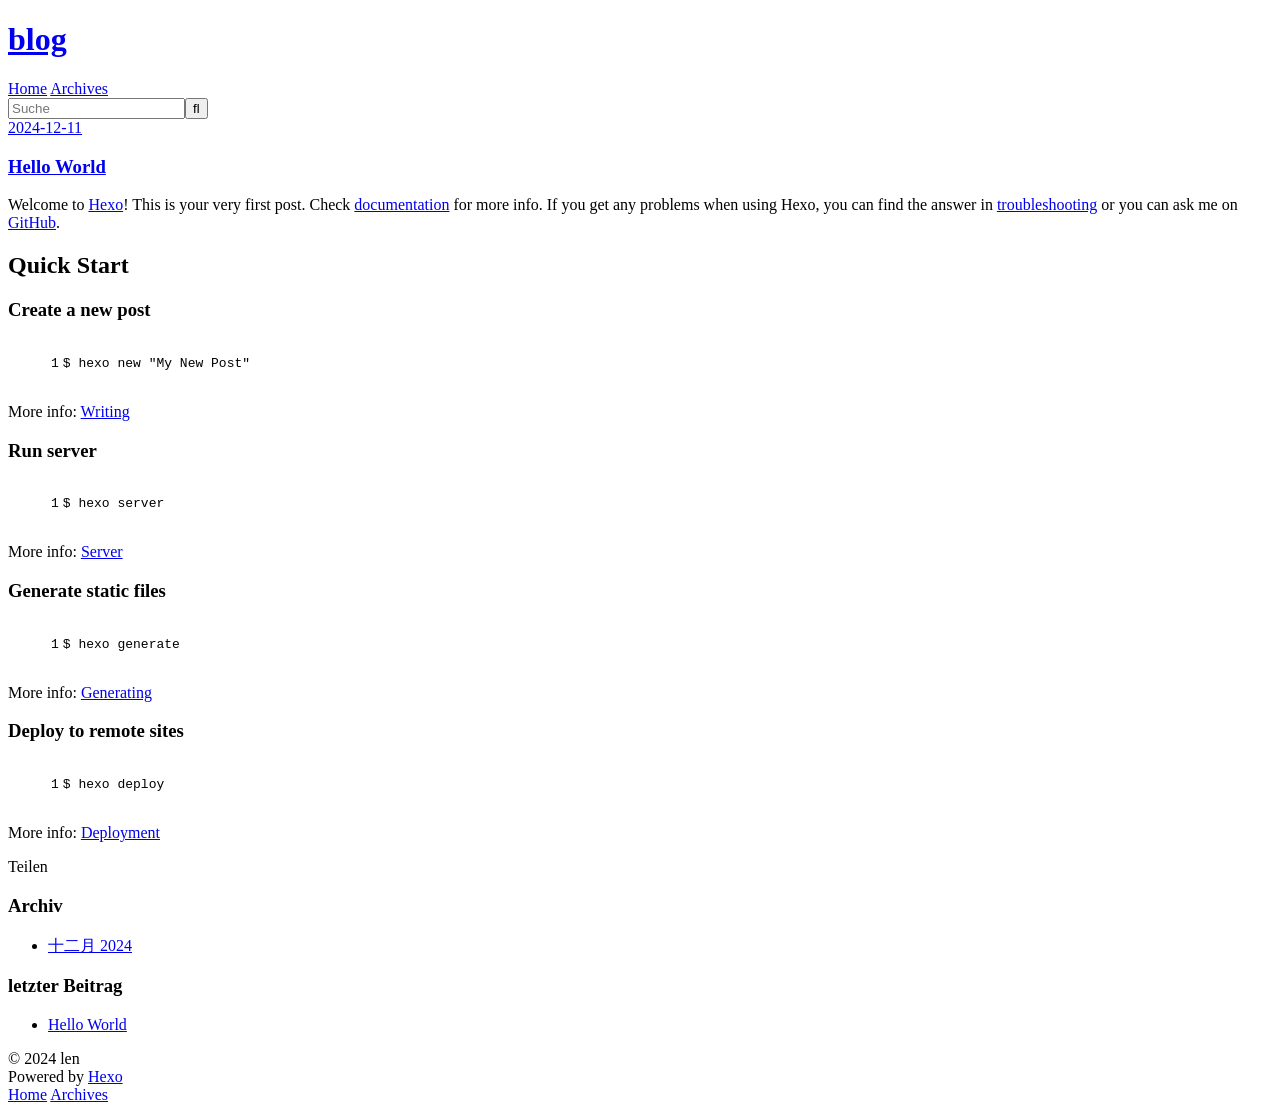
==== index.html @ f368e85f "Site updated: 2024-12-11 15:34:55" ====
<!DOCTYPE html>
<html>
<head>
  <meta charset="utf-8">
  
  
  <title>blog</title>
  <meta name="viewport" content="width=device-width, initial-scale=1, shrink-to-fit=no">
  <meta property="og:type" content="website">
<meta property="og:title" content="blog">
<meta property="og:url" content="https://sdise.github.io/index.html">
<meta property="og:site_name" content="blog">
<meta property="og:locale" content="zh_CN">
<meta property="article:author" content="len">
<meta name="twitter:card" content="summary">
  
    <link rel="alternate" href="/atom.xml" title="blog" type="application/atom+xml">
  
  
    <link rel="shortcut icon" href="/favicon.png">
  
  
  
<link rel="stylesheet" href="/css/style.css">

  
    
<link rel="stylesheet" href="/fancybox/jquery.fancybox.min.css">

  
  
<meta name="generator" content="Hexo 7.3.0"></head>

<body>
  <div id="container">
    <div id="wrap">
      <header id="header">
  <div id="banner"></div>
  <div id="header-outer" class="outer">
    <div id="header-title" class="inner">
      <h1 id="logo-wrap">
        <a href="/" id="logo">blog</a>
      </h1>
      
    </div>
    <div id="header-inner" class="inner">
      <nav id="main-nav">
        <a id="main-nav-toggle" class="nav-icon"><span class="fa fa-bars"></span></a>
        
          <a class="main-nav-link" href="/">Home</a>
        
          <a class="main-nav-link" href="/archives">Archives</a>
        
      </nav>
      <nav id="sub-nav">
        
        
          <a class="nav-icon" href="/atom.xml" title="RSS Feed"><span class="fa fa-rss"></span></a>
        
        <a class="nav-icon nav-search-btn" title="Suche"><span class="fa fa-search"></span></a>
      </nav>
      <div id="search-form-wrap">
        <form action="//google.com/search" method="get" accept-charset="UTF-8" class="search-form"><input type="search" name="q" class="search-form-input" placeholder="Suche"><button type="submit" class="search-form-submit">&#xF002;</button><input type="hidden" name="sitesearch" value="https://sdise.github.io"></form>
      </div>
    </div>
  </div>
</header>

      <div class="outer">
        <section id="main">
  
    <article id="post-hello-world" class="h-entry article article-type-post" itemprop="blogPost" itemscope itemtype="https://schema.org/BlogPosting">
  <div class="article-meta">
    <a href="/2024/12/11/hello-world/" class="article-date">
  <time class="dt-published" datetime="2024-12-11T06:37:10.023Z" itemprop="datePublished">2024-12-11</time>
</a>
    
  </div>
  <div class="article-inner">
    
    
      <header class="article-header">
        
  
    <h1 itemprop="name">
      <a class="p-name article-title" href="/2024/12/11/hello-world/">Hello World</a>
    </h1>
  

      </header>
    
    <div class="e-content article-entry" itemprop="articleBody">
      
        <p>Welcome to <a target="_blank" rel="noopener" href="https://hexo.io/">Hexo</a>! This is your very first post. Check <a target="_blank" rel="noopener" href="https://hexo.io/docs/">documentation</a> for more info. If you get any problems when using Hexo, you can find the answer in <a target="_blank" rel="noopener" href="https://hexo.io/docs/troubleshooting.html">troubleshooting</a> or you can ask me on <a target="_blank" rel="noopener" href="https://github.com/hexojs/hexo/issues">GitHub</a>.</p>
<h2 id="Quick-Start"><a href="#Quick-Start" class="headerlink" title="Quick Start"></a>Quick Start</h2><h3 id="Create-a-new-post"><a href="#Create-a-new-post" class="headerlink" title="Create a new post"></a>Create a new post</h3><figure class="highlight bash"><table><tr><td class="gutter"><pre><span class="line">1</span><br></pre></td><td class="code"><pre><span class="line">$ hexo new <span class="string">&quot;My New Post&quot;</span></span><br></pre></td></tr></table></figure>

<p>More info: <a target="_blank" rel="noopener" href="https://hexo.io/docs/writing.html">Writing</a></p>
<h3 id="Run-server"><a href="#Run-server" class="headerlink" title="Run server"></a>Run server</h3><figure class="highlight bash"><table><tr><td class="gutter"><pre><span class="line">1</span><br></pre></td><td class="code"><pre><span class="line">$ hexo server</span><br></pre></td></tr></table></figure>

<p>More info: <a target="_blank" rel="noopener" href="https://hexo.io/docs/server.html">Server</a></p>
<h3 id="Generate-static-files"><a href="#Generate-static-files" class="headerlink" title="Generate static files"></a>Generate static files</h3><figure class="highlight bash"><table><tr><td class="gutter"><pre><span class="line">1</span><br></pre></td><td class="code"><pre><span class="line">$ hexo generate</span><br></pre></td></tr></table></figure>

<p>More info: <a target="_blank" rel="noopener" href="https://hexo.io/docs/generating.html">Generating</a></p>
<h3 id="Deploy-to-remote-sites"><a href="#Deploy-to-remote-sites" class="headerlink" title="Deploy to remote sites"></a>Deploy to remote sites</h3><figure class="highlight bash"><table><tr><td class="gutter"><pre><span class="line">1</span><br></pre></td><td class="code"><pre><span class="line">$ hexo deploy</span><br></pre></td></tr></table></figure>

<p>More info: <a target="_blank" rel="noopener" href="https://hexo.io/docs/one-command-deployment.html">Deployment</a></p>

      
    </div>
    <footer class="article-footer">
      <a data-url="https://sdise.github.io/2024/12/11/hello-world/" data-id="cm4jj4rpz0000h5s6dlqy0s8e" data-title="Hello World" class="article-share-link"><span class="fa fa-share">Teilen</span></a>
      
      
      
    </footer>
  </div>
  
</article>



  


</section>
        
          <aside id="sidebar">
  
    

  
    

  
    
  
    
  <div class="widget-wrap">
    <h3 class="widget-title">Archiv</h3>
    <div class="widget">
      <ul class="archive-list"><li class="archive-list-item"><a class="archive-list-link" href="/archives/2024/12/">十二月 2024</a></li></ul>
    </div>
  </div>


  
    
  <div class="widget-wrap">
    <h3 class="widget-title">letzter Beitrag</h3>
    <div class="widget">
      <ul>
        
          <li>
            <a href="/2024/12/11/hello-world/">Hello World</a>
          </li>
        
      </ul>
    </div>
  </div>

  
</aside>
        
      </div>
      <footer id="footer">
  
  <div class="outer">
    <div id="footer-info" class="inner">
      
      &copy; 2024 len<br>
      Powered by <a href="https://hexo.io/" target="_blank">Hexo</a>
    </div>
  </div>
</footer>

    </div>
    <nav id="mobile-nav">
  
    <a href="/" class="mobile-nav-link">Home</a>
  
    <a href="/archives" class="mobile-nav-link">Archives</a>
  
</nav>
    


<script src="/js/jquery-3.6.4.min.js"></script>



  
<script src="/fancybox/jquery.fancybox.min.js"></script>




<script src="/js/script.js"></script>





  </div>
</body>
</html>
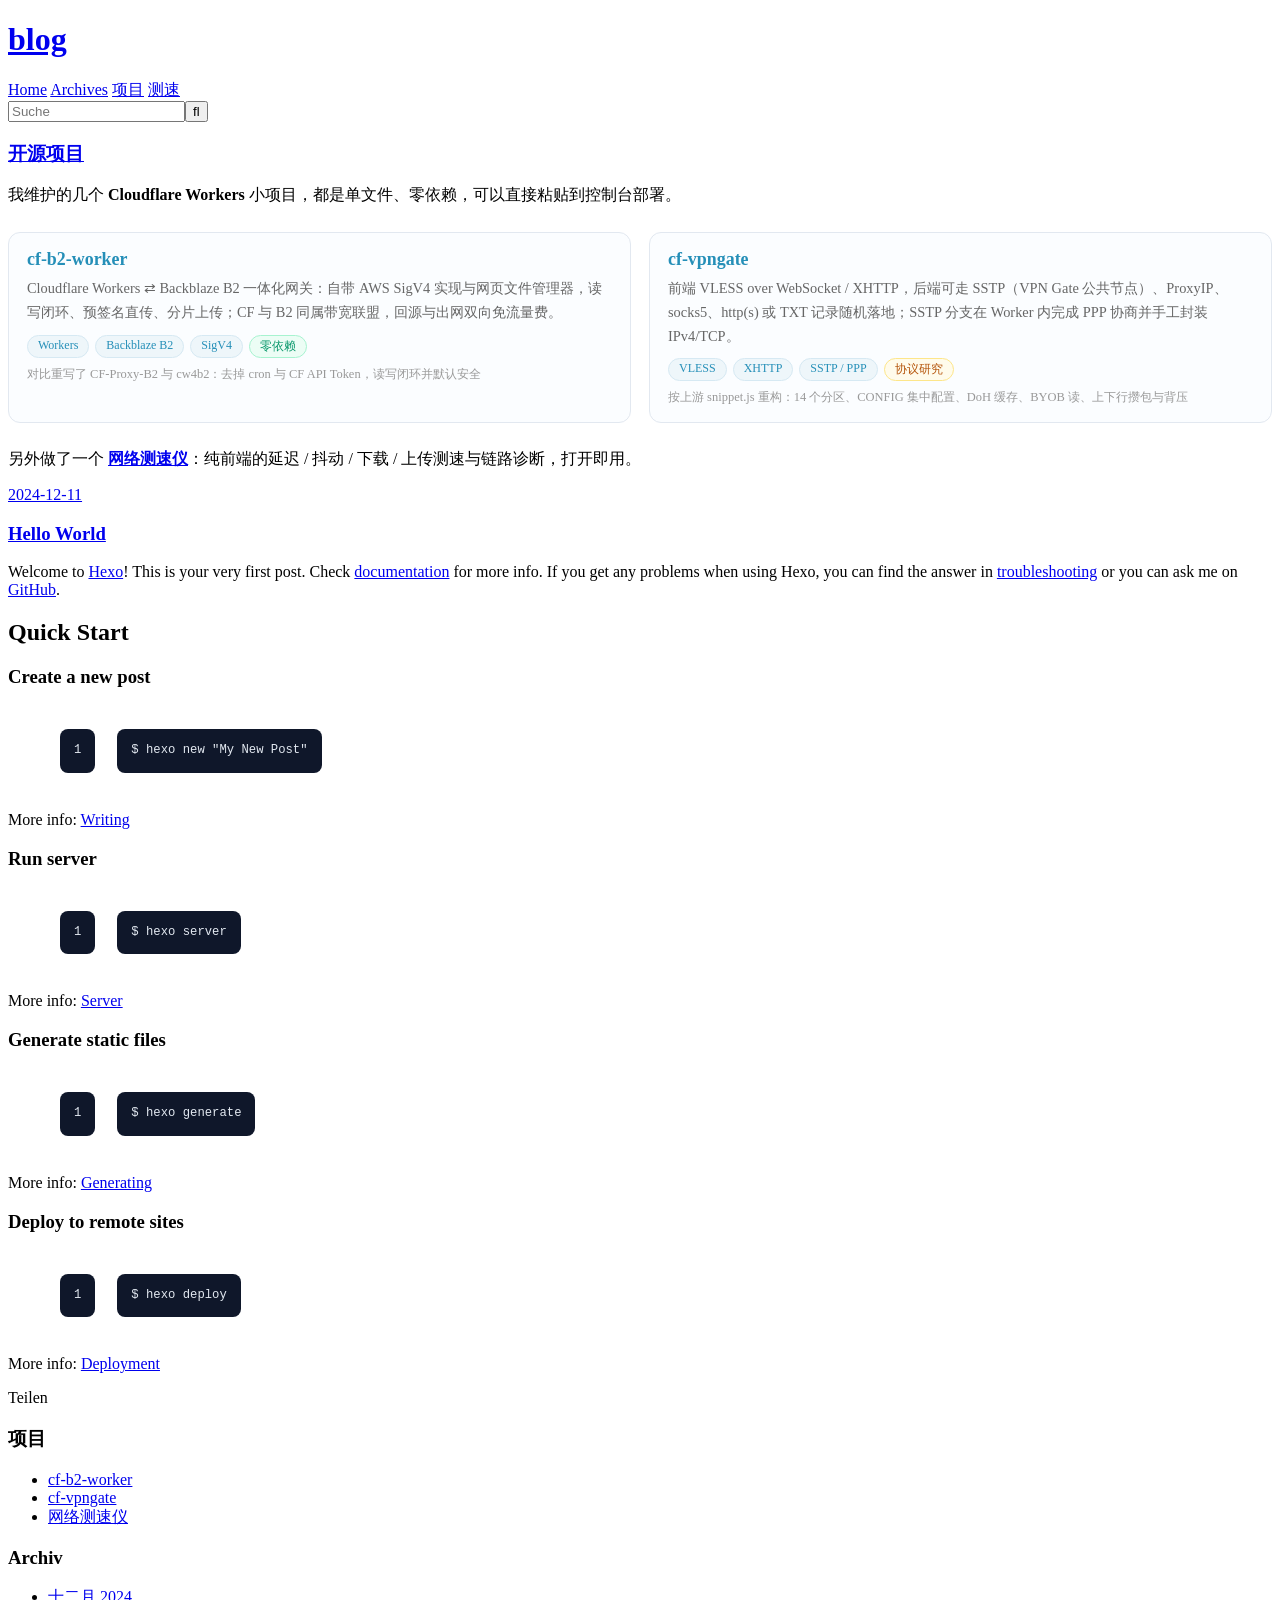
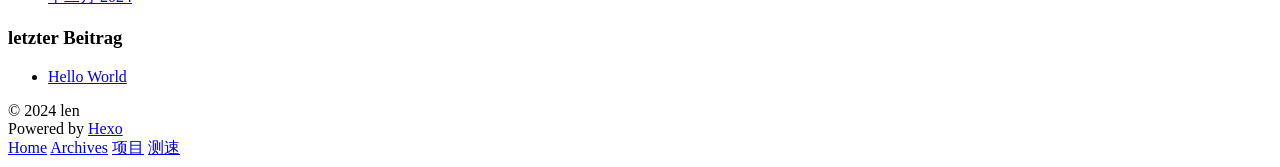
==== commit 64978e59: "feat: 新增 cf-b2-worker / cf-vpngate 项目介绍页，重写测速页 - 首页与项目列表页加入两个仓库的介绍卡片、导航与侧栏入口 - 新增 projects/ 下两个项目详情页" ====
--- a/index.html
+++ b/index.html
@@ -22,6 +22,10 @@
   
   
 <link rel="stylesheet" href="/css/style.css">
+
+  
+    
+<link rel="stylesheet" href="/css/projects.css">
 
   
     
@@ -51,6 +55,10 @@
         
           <a class="main-nav-link" href="/archives">Archives</a>
         
+          <a class="main-nav-link" href="/projects/">项目</a>
+        
+          <a class="main-nav-link" href="/speed.html">测速</a>
+        
       </nav>
       <nav id="sub-nav">
         
@@ -69,6 +77,46 @@
       <div class="outer">
         <section id="main">
   
+    <article id="page-projects" class="article article-type-page">
+  <div class="article-inner">
+    <header class="article-header">
+      <h1 class="article-title"><a href="/projects/">开源项目</a></h1>
+    </header>
+    <div class="article-entry">
+      <p>我维护的几个 <strong>Cloudflare Workers</strong> 小项目，都是单文件、零依赖，可以直接粘贴到控制台部署。</p>
+
+      <div class="proj-grid">
+        <div class="proj-card">
+          <h3><a href="/projects/cf-b2-worker/">cf-b2-worker</a></h3>
+          <p>Cloudflare Workers ⇄ Backblaze B2 一体化网关：自带 AWS SigV4 实现与网页文件管理器，读写闭环、预签名直传、分片上传；CF 与 B2 同属带宽联盟，回源与出网双向免流量费。</p>
+          <div class="tag-row">
+            <span class="tag">Workers</span>
+            <span class="tag">Backblaze B2</span>
+            <span class="tag">SigV4</span>
+            <span class="tag green">零依赖</span>
+          </div>
+          <div class="proj-meta">对比重写了 CF-Proxy-B2 与 cw4b2：去掉 cron 与 CF API Token，读写闭环并默认安全</div>
+        </div>
+
+        <div class="proj-card">
+          <h3><a href="/projects/cf-vpngate/">cf-vpngate</a></h3>
+          <p>前端 VLESS over WebSocket / XHTTP，后端可走 SSTP（VPN Gate 公共节点）、ProxyIP、socks5、http(s) 或 TXT 记录随机落地；SSTP 分支在 Worker 内完成 PPP 协商并手工封装 IPv4/TCP。</p>
+          <div class="tag-row">
+            <span class="tag">VLESS</span>
+            <span class="tag">XHTTP</span>
+            <span class="tag">SSTP / PPP</span>
+            <span class="tag amber">协议研究</span>
+          </div>
+          <div class="proj-meta">按上游 snippet.js 重构：14 个分区、CONFIG 集中配置、DoH 缓存、BYOB 读、上下行攒包与背压</div>
+        </div>
+      </div>
+
+      <p>另外做了一个 <a href="/speed.html"><strong>网络测速仪</strong></a>：纯前端的延迟 / 抖动 / 下载 / 上传测速与链路诊断，打开即用。</p>
+    </div>
+  </div>
+</article>
+
+  
     <article id="post-hello-world" class="h-entry article article-type-post" itemprop="blogPost" itemscope itemtype="https://schema.org/BlogPosting">
   <div class="article-meta">
     <a href="/2024/12/11/hello-world/" class="article-date">
@@ -136,6 +184,19 @@
   
     
   <div class="widget-wrap">
+    <h3 class="widget-title">项目</h3>
+    <div class="widget">
+      <ul>
+        <li><a href="/projects/cf-b2-worker/">cf-b2-worker</a></li>
+        <li><a href="/projects/cf-vpngate/">cf-vpngate</a></li>
+        <li><a href="/speed.html">网络测速仪</a></li>
+      </ul>
+    </div>
+  </div>
+
+  
+    
+  <div class="widget-wrap">
     <h3 class="widget-title">Archiv</h3>
     <div class="widget">
       <ul class="archive-list"><li class="archive-list-item"><a class="archive-list-link" href="/archives/2024/12/">十二月 2024</a></li></ul>
@@ -180,6 +241,10 @@
   
     <a href="/archives" class="mobile-nav-link">Archives</a>
   
+    <a href="/projects/" class="mobile-nav-link">项目</a>
+  
+    <a href="/speed.html" class="mobile-nav-link">测速</a>
+  
 </nav>
     
 
--- a/css/projects.css
+++ b/css/projects.css
@@ -0,0 +1,93 @@
+/* ===== 项目介绍页补充样式（叠加在主题 style.css 之上） ===== */
+
+.proj-grid {
+  display: grid;
+  grid-template-columns: repeat(auto-fit, minmax(280px, 1fr));
+  gap: 18px;
+  margin: 1.6em 0;
+}
+.proj-card {
+  border: 1px solid #e2e8f0;
+  border-radius: 12px;
+  padding: 16px 18px;
+  background: #fbfdff;
+  transition: .2s;
+}
+.proj-card:hover {
+  border-color: #258fb8;
+  box-shadow: 0 8px 20px -10px rgba(0, 0, 0, .2);
+  transform: translateY(-2px);
+}
+.proj-card h3 { margin: 0 0 4px; font-size: 1.12em; }
+.proj-card h3 a { color: #258fb8; text-decoration: none; }
+.proj-card h3 a:hover { text-decoration: underline; }
+.proj-card p { margin: .5em 0; font-size: .9em; color: #666; line-height: 1.65; }
+.proj-meta { font-size: .78em; color: #999; margin-top: 8px; }
+
+.tag-row { display: flex; flex-wrap: wrap; gap: 6px; margin-top: 10px; }
+.tag {
+  background: #eef6fa;
+  color: #258fb8;
+  border: 1px solid #d6e9f3;
+  border-radius: 999px;
+  padding: 2px 10px;
+  font-size: .75em;
+  white-space: nowrap;
+}
+.tag.gray { background: #f1f5f9; color: #64748b; border-color: #e2e8f0; }
+.tag.green { background: #ecfdf5; color: #059669; border-color: #a7f3d0; }
+.tag.amber { background: #fffbeb; color: #b45309; border-color: #fde68a; }
+
+.article-entry pre {
+  background: #0f172a;
+  color: #e2e8f0;
+  border-radius: 8px;
+  padding: 12px 14px;
+  overflow-x: auto;
+  font-size: .85em;
+  line-height: 1.6;
+  font-family: "Cascadia Code", "Fira Code", Consolas, monospace;
+}
+.article-entry code {
+  background: #f1f5f9;
+  border-radius: 4px;
+  padding: 1px 5px;
+  font-size: .88em;
+}
+.article-entry pre code { background: none; padding: 0; color: inherit; }
+.article-entry table { font-size: .9em; }
+.article-entry td, .article-entry th { padding: 8px 10px; }
+
+.callout {
+  border-left: 4px solid #f59e0b;
+  background: #fff8ec;
+  border-radius: 0 8px 8px 0;
+  padding: 10px 16px;
+  margin: 1.4em 0;
+  font-size: .92em;
+}
+.callout.info { border-left-color: #258fb8; background: #eff8fc; }
+.callout p { margin: .4em 0; }
+
+.btn-link {
+  display: inline-block;
+  background: #258fb8;
+  color: #fff;
+  border-radius: 999px;
+  padding: 8px 22px;
+  text-decoration: none;
+  font-size: .9em;
+  margin: .4em .6em .4em 0;
+}
+.btn-link:hover { background: #1b7ba0; }
+.btn-link.ghost { background: transparent; color: #258fb8; border: 1px solid #258fb8; }
+.btn-link.ghost:hover { background: #eff8fc; }
+
+@media (prefers-color-scheme: dark) {
+  .proj-card { background: #151d2b; border-color: #243044; }
+  .proj-card p { color: #9aa8bd; }
+  .proj-meta { color: #7b8aa0; }
+  .article-entry code { background: #1b2536; color: #cbd5e1; }
+  .callout { background: #2a2418; }
+  .callout.info { background: #16232e; }
+}
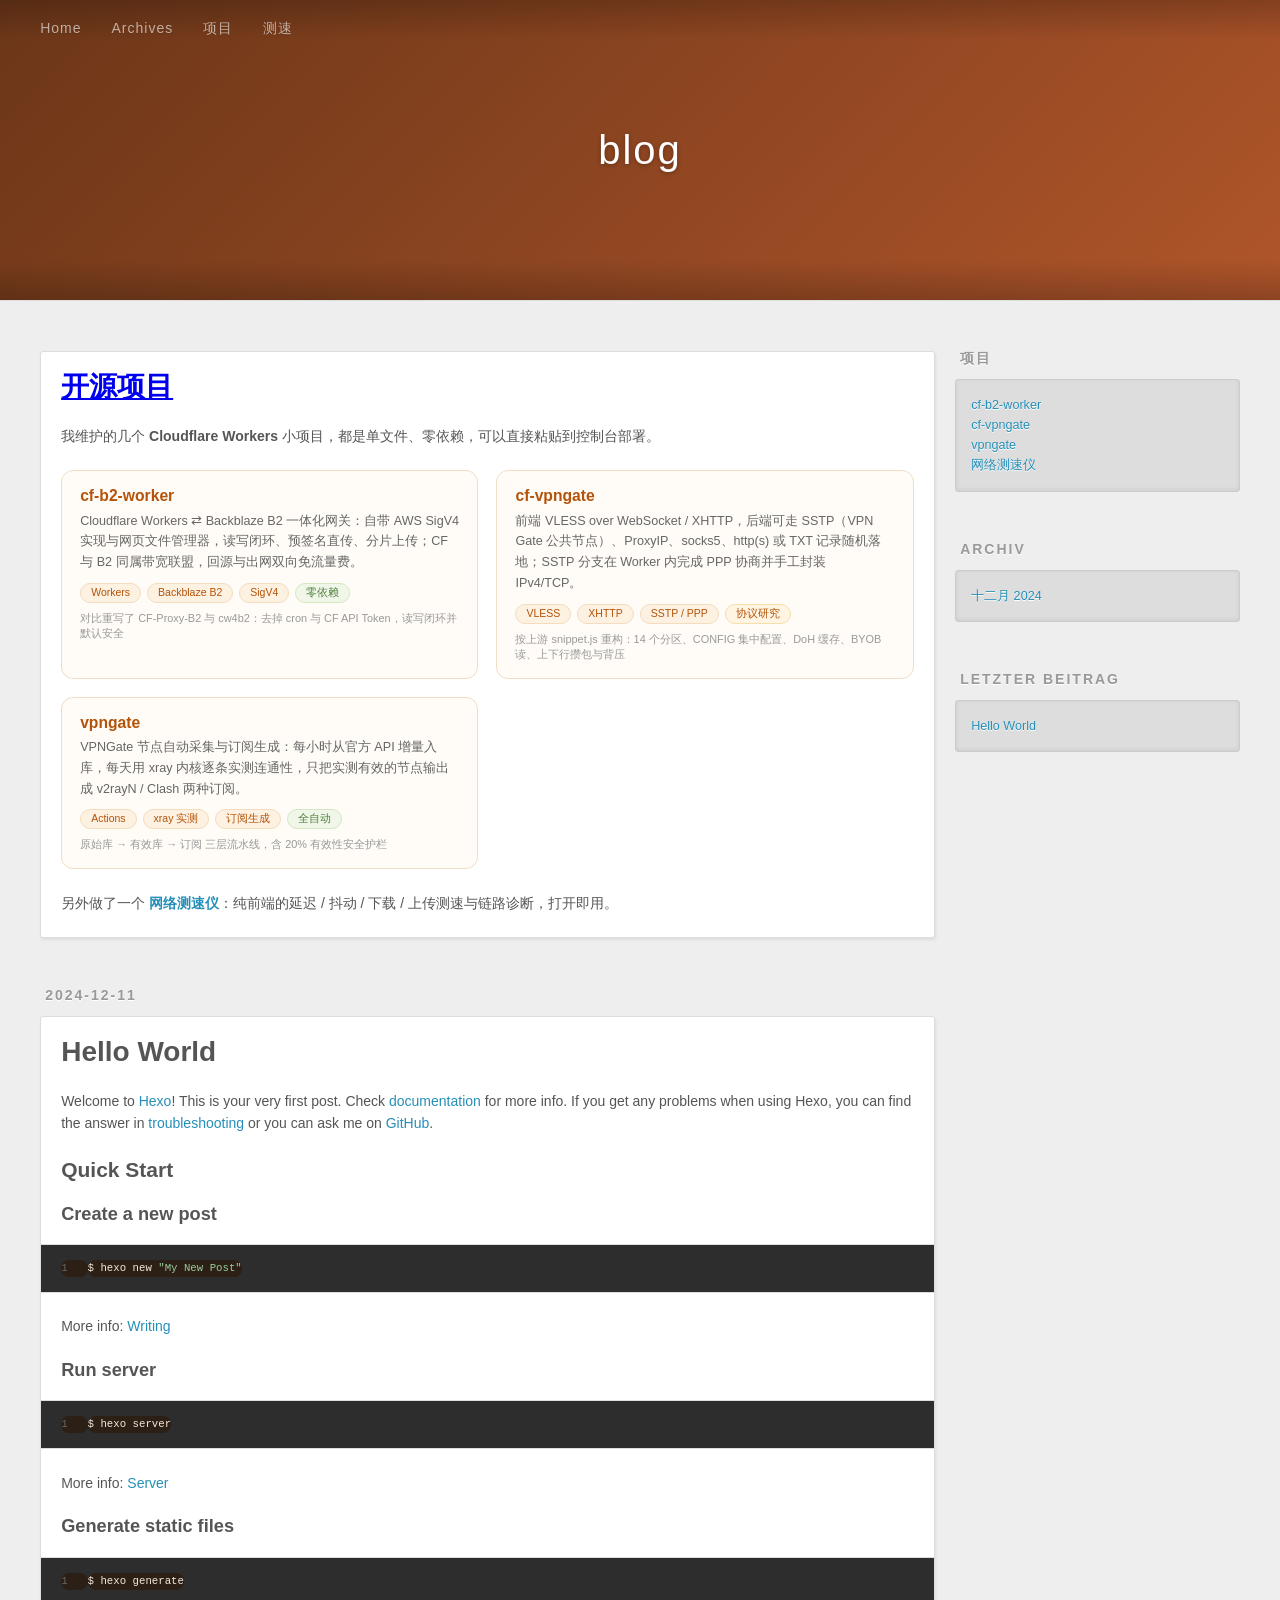
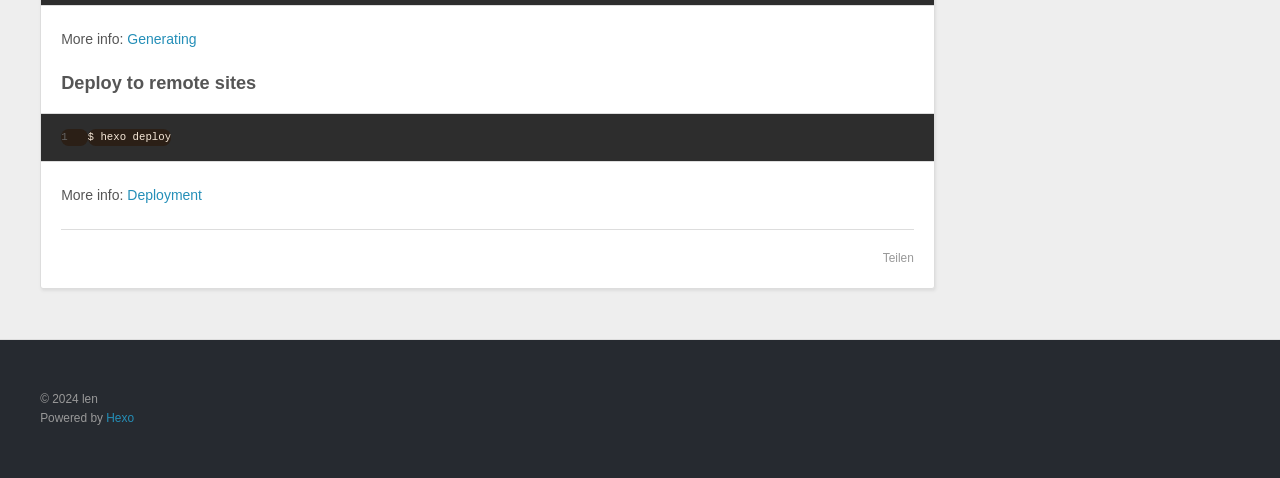
==== commit 73e5e48d: "feat: 新增 vpngate 仓库介绍页；移除首页 banner 背景图 - 新增 projects/vpngate/index.html：VPNGate 采集 + xray 每日实测 + 订阅生" ====
--- a/index.html
+++ b/index.html
@@ -109,6 +109,18 @@
           </div>
           <div class="proj-meta">按上游 snippet.js 重构：14 个分区、CONFIG 集中配置、DoH 缓存、BYOB 读、上下行攒包与背压</div>
         </div>
+
+        <div class="proj-card">
+          <h3><a href="/projects/vpngate/">vpngate</a></h3>
+          <p>VPNGate 节点自动采集与订阅生成：每小时从官方 API 增量入库，每天用 xray 内核逐条实测连通性，只把实测有效的节点输出成 v2rayN / Clash 两种订阅。</p>
+          <div class="tag-row">
+            <span class="tag">Actions</span>
+            <span class="tag">xray 实测</span>
+            <span class="tag">订阅生成</span>
+            <span class="tag green">全自动</span>
+          </div>
+          <div class="proj-meta">原始库 → 有效库 → 订阅 三层流水线，含 20% 有效性安全护栏</div>
+        </div>
       </div>
 
       <p>另外做了一个 <a href="/speed.html"><strong>网络测速仪</strong></a>：纯前端的延迟 / 抖动 / 下载 / 上传测速与链路诊断，打开即用。</p>
@@ -189,6 +201,7 @@
       <ul>
         <li><a href="/projects/cf-b2-worker/">cf-b2-worker</a></li>
         <li><a href="/projects/cf-vpngate/">cf-vpngate</a></li>
+        <li><a href="/projects/vpngate/">vpngate</a></li>
         <li><a href="/speed.html">网络测速仪</a></li>
       </ul>
     </div>
--- a/css/style.css
+++ b/css/style.css
@@ -0,0 +1,1345 @@
+body {
+  width: 100%;
+}
+body:before,
+body:after {
+  content: "";
+  display: table;
+}
+body:after {
+  clear: both;
+}
+html,
+body,
+div,
+span,
+applet,
+object,
+iframe,
+h1,
+h2,
+h3,
+h4,
+h5,
+h6,
+p,
+blockquote,
+pre,
+a,
+abbr,
+acronym,
+address,
+big,
+cite,
+code,
+del,
+dfn,
+em,
+img,
+ins,
+kbd,
+q,
+s,
+samp,
+small,
+strike,
+strong,
+sub,
+sup,
+tt,
+var,
+dl,
+dt,
+dd,
+ol,
+ul,
+li,
+fieldset,
+form,
+label,
+legend,
+table,
+caption,
+tbody,
+tfoot,
+thead,
+tr,
+th,
+td {
+  margin: 0;
+  padding: 0;
+  border: 0;
+  outline: 0;
+  font-weight: inherit;
+  font-style: inherit;
+  font-family: inherit;
+  font-size: 100%;
+  vertical-align: baseline;
+}
+body {
+  line-height: 1;
+  color: #000;
+  background: #fff;
+}
+ol,
+ul {
+  list-style: none;
+}
+table {
+  border-collapse: separate;
+  border-spacing: 0;
+  vertical-align: middle;
+}
+caption,
+th,
+td {
+  text-align: left;
+  font-weight: normal;
+  vertical-align: middle;
+}
+a img {
+  border: none;
+}
+input,
+button {
+  margin: 0;
+  padding: 0;
+}
+input::-moz-focus-inner,
+button::-moz-focus-inner {
+  border: 0;
+  padding: 0;
+}
+html,
+body,
+#container {
+  height: 100%;
+}
+body {
+  background: #eee;
+  font: 14px -apple-system, BlinkMacSystemFont, "Segoe UI", "Roboto", "Oxygen", "Ubuntu", "Cantarell", "Fira Sans", "Droid Sans", "Helvetica Neue", sans-serif;
+  -webkit-text-size-adjust: 100%;
+}
+.outer {
+  max-width: 1220px;
+  margin: 0 auto;
+  padding: 0 20px;
+}
+.outer:before,
+.outer:after {
+  content: "";
+  display: table;
+}
+.outer:after {
+  clear: both;
+}
+.inner {
+  display: inline;
+  float: left;
+  width: 98.33333333333333%;
+  margin: 0 0.833333333333333%;
+}
+.left,
+.alignleft {
+  float: left;
+}
+.right,
+.alignright {
+  float: right;
+}
+.clear {
+  clear: both;
+}
+#container {
+  position: relative;
+}
+.mobile-nav-on {
+  overflow: hidden;
+}
+#wrap {
+  height: 100%;
+  width: 100%;
+  position: absolute;
+  top: 0;
+  left: 0;
+  -webkit-transition: 0.2s ease-out;
+  -moz-transition: 0.2s ease-out;
+  -ms-transition: 0.2s ease-out;
+  transition: 0.2s ease-out;
+  z-index: 1;
+  background: #eee;
+}
+.mobile-nav-on #wrap {
+  left: 280px;
+}
+@media screen and (min-width: 768px) {
+  #main {
+    display: inline;
+    float: left;
+    width: 73.33333333333333%;
+    margin: 0 0.833333333333333%;
+  }
+}
+.article-date,
+.article-category-link,
+.archive-year,
+.widget-title {
+  text-decoration: none;
+  text-transform: uppercase;
+  letter-spacing: 2px;
+  color: #999;
+  margin-bottom: 1em;
+  margin-left: 5px;
+  line-height: 1em;
+  text-shadow: 0 1px #fff;
+  font-weight: bold;
+}
+.article-inner,
+.archive-article-inner {
+  background: #fff;
+  -webkit-box-shadow: 1px 2px 3px #ddd;
+  box-shadow: 1px 2px 3px #ddd;
+  border: 1px solid #ddd;
+  border-radius: 3px;
+}
+.article-entry h1,
+.widget h1 {
+  font-size: 2em;
+}
+.article-entry h2,
+.widget h2 {
+  font-size: 1.5em;
+}
+.article-entry h3,
+.widget h3 {
+  font-size: 1.3em;
+}
+.article-entry h4,
+.widget h4 {
+  font-size: 1.2em;
+}
+.article-entry h5,
+.widget h5 {
+  font-size: 1em;
+}
+.article-entry h6,
+.widget h6 {
+  font-size: 1em;
+  color: #999;
+}
+.article-entry hr,
+.widget hr {
+  border: 1px dashed #ddd;
+}
+.article-entry strong,
+.widget strong {
+  font-weight: bold;
+}
+.article-entry em,
+.widget em,
+.article-entry cite,
+.widget cite {
+  font-style: italic;
+}
+.article-entry sup,
+.widget sup,
+.article-entry sub,
+.widget sub {
+  font-size: 0.75em;
+  line-height: 0;
+  position: relative;
+  vertical-align: baseline;
+}
+.article-entry sup,
+.widget sup {
+  top: -0.5em;
+}
+.article-entry sub,
+.widget sub {
+  bottom: -0.2em;
+}
+.article-entry small,
+.widget small {
+  font-size: 0.85em;
+}
+.article-entry acronym,
+.widget acronym,
+.article-entry abbr,
+.widget abbr {
+  border-bottom: 1px dotted;
+}
+.article-entry ul,
+.widget ul,
+.article-entry ol,
+.widget ol,
+.article-entry dl,
+.widget dl {
+  margin: 0 20px;
+  line-height: 1.6em;
+}
+.article-entry ul ul,
+.widget ul ul,
+.article-entry ol ul,
+.widget ol ul,
+.article-entry ul ol,
+.widget ul ol,
+.article-entry ol ol,
+.widget ol ol {
+  margin-top: 0;
+  margin-bottom: 0;
+}
+.article-entry ul,
+.widget ul {
+  list-style: disc;
+}
+.article-entry ol,
+.widget ol {
+  list-style: decimal;
+}
+.article-entry dt,
+.widget dt {
+  font-weight: bold;
+}
+#header {
+  height: 300px;
+  position: relative;
+  border-bottom: 1px solid #ddd;
+}
+#header:before,
+#header:after {
+  content: "";
+  position: absolute;
+  left: 0;
+  right: 0;
+  height: 40px;
+}
+#header:before {
+  top: 0;
+  background: -webkit-linear-gradient(rgba(0,0,0,0.2), transparent);
+  background: -moz-linear-gradient(rgba(0,0,0,0.2), transparent);
+  background: -ms-linear-gradient(rgba(0,0,0,0.2), transparent);
+  background: linear-gradient(rgba(0,0,0,0.2), transparent);
+}
+#header:after {
+  bottom: 0;
+  background: -webkit-linear-gradient(transparent, rgba(0,0,0,0.2));
+  background: -moz-linear-gradient(transparent, rgba(0,0,0,0.2));
+  background: -ms-linear-gradient(transparent, rgba(0,0,0,0.2));
+  background: linear-gradient(transparent, rgba(0,0,0,0.2));
+}
+#header-outer {
+  height: 100%;
+  position: relative;
+}
+#header-inner {
+  position: relative;
+  overflow: hidden;
+}
+#banner {
+  position: absolute;
+  top: 0;
+  left: 0;
+  width: 100%;
+  height: 100%;
+  background: linear-gradient(135deg, #6b3618 0%, #b0552a 100%);
+  z-index: -1;
+}
+#header-title {
+  text-align: center;
+  height: 40px;
+  position: absolute;
+  top: 50%;
+  left: 0;
+  margin-top: -20px;
+}
+#logo,
+#subtitle {
+  text-decoration: none;
+  color: #fff;
+  font-weight: 300;
+  text-shadow: 0 1px 4px rgba(0,0,0,0.3);
+}
+#logo {
+  font-size: 40px;
+  line-height: 40px;
+  letter-spacing: 2px;
+}
+#subtitle {
+  font-size: 16px;
+  line-height: 16px;
+  letter-spacing: 1px;
+}
+#subtitle-wrap {
+  margin-top: 16px;
+}
+#main-nav {
+  float: left;
+  margin-left: -15px;
+}
+.nav-icon,
+.main-nav-link {
+  float: left;
+  color: #fff;
+  opacity: 0.6;
+  text-decoration: none;
+  text-shadow: 0 1px rgba(0,0,0,0.2);
+  -webkit-transition: opacity 0.2s;
+  -moz-transition: opacity 0.2s;
+  -ms-transition: opacity 0.2s;
+  transition: opacity 0.2s;
+  display: block;
+  padding: 20px 15px;
+}
+.nav-icon:hover,
+.main-nav-link:hover {
+  opacity: 1;
+}
+.nav-icon {
+  text-align: center;
+  font-size: 14px;
+  width: 14px;
+  height: 14px;
+  padding: 20px 15px;
+  position: relative;
+  cursor: pointer;
+}
+.main-nav-link {
+  font-weight: 300;
+  letter-spacing: 1px;
+}
+@media screen and (max-width: 479px) {
+  .main-nav-link {
+    display: none;
+  }
+}
+#main-nav-toggle {
+  display: none;
+}
+@media screen and (max-width: 479px) {
+  #main-nav-toggle {
+    display: block;
+  }
+}
+#sub-nav {
+  float: right;
+  margin-right: -15px;
+}
+#search-form-wrap {
+  position: absolute;
+  top: 15px;
+  width: 150px;
+  height: 30px;
+  right: -150px;
+  opacity: 0;
+  -webkit-transition: 0.2s ease-out;
+  -moz-transition: 0.2s ease-out;
+  -ms-transition: 0.2s ease-out;
+  transition: 0.2s ease-out;
+}
+#search-form-wrap.on {
+  opacity: 1;
+  right: 0;
+}
+@media screen and (max-width: 479px) {
+  #search-form-wrap {
+    width: 100%;
+    right: -100%;
+  }
+}
+.search-form {
+  position: absolute;
+  top: 0;
+  left: 0;
+  right: 0;
+  background: #fff;
+  padding: 5px 15px;
+  border-radius: 15px;
+  -webkit-box-shadow: 0 0 10px rgba(0,0,0,0.3);
+  box-shadow: 0 0 10px rgba(0,0,0,0.3);
+}
+.search-form-input {
+  border: none;
+  background: none;
+  color: #555;
+  width: 100%;
+  font: 13px -apple-system, BlinkMacSystemFont, "Segoe UI", "Roboto", "Oxygen", "Ubuntu", "Cantarell", "Fira Sans", "Droid Sans", "Helvetica Neue", sans-serif;
+  outline: none;
+}
+.search-form-input::-webkit-search-results-decoration,
+.search-form-input::-webkit-search-cancel-button {
+  -webkit-appearance: none;
+}
+.search-form-submit {
+  position: absolute;
+  top: 50%;
+  right: 10px;
+  margin-top: -7px;
+  font: 13px ForkAwesome;
+  border: none;
+  background: none;
+  color: #bbb;
+  cursor: pointer;
+}
+.search-form-submit:hover,
+.search-form-submit:focus {
+  color: #777;
+}
+.article {
+  margin: 50px 0;
+}
+.article-inner {
+  overflow: hidden;
+}
+.article-meta:before,
+.article-meta:after {
+  content: "";
+  display: table;
+}
+.article-meta:after {
+  clear: both;
+}
+.article-date {
+  float: left;
+}
+.article-category {
+  float: left;
+  line-height: 1em;
+  color: #ccc;
+  text-shadow: 0 1px #fff;
+  margin-left: 8px;
+}
+.article-category:before {
+  content: "\2022";
+}
+.article-category-link {
+  margin: 0 12px 1em;
+}
+.article-header {
+  padding: 20px 20px 0;
+}
+.article-title {
+  text-decoration: none;
+  font-size: 2em;
+  font-weight: bold;
+  color: #555;
+  line-height: 1.1em;
+  -webkit-transition: color 0.2s;
+  -moz-transition: color 0.2s;
+  -ms-transition: color 0.2s;
+  transition: color 0.2s;
+}
+a.article-title:hover {
+  color: #258fb8;
+}
+.article-entry {
+  color: #555;
+  padding: 0 20px;
+}
+.article-entry:before,
+.article-entry:after {
+  content: "";
+  display: table;
+}
+.article-entry:after {
+  clear: both;
+}
+.article-entry p,
+.article-entry table {
+  line-height: 1.6em;
+  margin: 1.6em 0;
+}
+.article-entry h1,
+.article-entry h2,
+.article-entry h3,
+.article-entry h4,
+.article-entry h5,
+.article-entry h6 {
+  font-weight: bold;
+}
+.article-entry h1,
+.article-entry h2,
+.article-entry h3,
+.article-entry h4,
+.article-entry h5,
+.article-entry h6 {
+  line-height: 1.1em;
+  margin: 1.1em 0;
+}
+.article-entry a {
+  color: #258fb8;
+  text-decoration: none;
+}
+.article-entry a:hover {
+  text-decoration: underline;
+}
+.article-entry ul,
+.article-entry ol,
+.article-entry dl {
+  margin-top: 1.6em;
+  margin-bottom: 1.6em;
+}
+.article-entry img,
+.article-entry video {
+  max-width: 100%;
+  height: auto;
+  display: block;
+  margin: auto;
+}
+.article-entry iframe {
+  border: none;
+}
+.article-entry table {
+  width: 100%;
+  border-collapse: collapse;
+  border-spacing: 0;
+}
+.article-entry th {
+  font-weight: bold;
+  border-bottom: 3px solid #ddd;
+  padding-bottom: 0.5em;
+}
+.article-entry td {
+  border-bottom: 1px solid #ddd;
+  padding: 10px 0;
+}
+.article-entry blockquote {
+  font-family: Georgia, "Times New Roman", serif;
+  margin: 1.6em 20px;
+  text-align: center;
+}
+.article-entry blockquote footer {
+  font-size: 14px;
+  margin: 1.6em 0;
+  font-family: -apple-system, BlinkMacSystemFont, "Segoe UI", "Roboto", "Oxygen", "Ubuntu", "Cantarell", "Fira Sans", "Droid Sans", "Helvetica Neue", sans-serif;
+}
+.article-entry blockquote footer cite:before {
+  content: "—";
+  padding: 0 0.5em;
+}
+.article-entry .pullquote {
+  text-align: left;
+  width: 45%;
+  margin: 0;
+}
+.article-entry .pullquote.left {
+  margin-left: 0.5em;
+  margin-right: 1em;
+}
+.article-entry .pullquote.right {
+  margin-right: 0.5em;
+  margin-left: 1em;
+}
+.article-entry .caption {
+  color: #999;
+  display: block;
+  font-size: 0.9em;
+  margin-top: 0.5em;
+  position: relative;
+  text-align: center;
+}
+.article-entry .video-container {
+  position: relative;
+  padding-top: 56.25%;
+  height: 0;
+  overflow: hidden;
+}
+.article-entry .video-container iframe,
+.article-entry .video-container object,
+.article-entry .video-container embed {
+  position: absolute;
+  top: 0;
+  left: 0;
+  width: 100%;
+  height: 100%;
+  margin-top: 0;
+}
+.article-more-link a {
+  display: inline-block;
+  line-height: 1em;
+  padding: 6px 15px;
+  border-radius: 15px;
+  background: #eee;
+  color: #999;
+  text-shadow: 0 1px #fff;
+  text-decoration: none;
+}
+.article-more-link a:hover {
+  background: #258fb8;
+  color: #fff;
+  text-decoration: none;
+  text-shadow: 0 1px #1e7293;
+}
+.article-footer {
+  font-size: 0.85em;
+  line-height: 1.6em;
+  border-top: 1px solid #ddd;
+  padding-top: 1.6em;
+  margin: 0 20px 20px;
+}
+.article-footer:before,
+.article-footer:after {
+  content: "";
+  display: table;
+}
+.article-footer:after {
+  clear: both;
+}
+.article-footer a {
+  color: #999;
+  text-decoration: none;
+}
+.article-footer a:hover {
+  color: #555;
+}
+.article-tag-list-item {
+  float: left;
+  margin-right: 10px;
+}
+.article-tag-list-link:before {
+  content: "#";
+}
+.article-comment-link {
+  float: right;
+}
+.article-comment-link:before {
+  padding-right: 8px;
+}
+.article-share-link {
+  cursor: pointer;
+  float: right;
+  margin-left: 20px;
+}
+.article-share-link:before {
+  padding-right: 6px;
+}
+#article-nav {
+  position: relative;
+}
+#article-nav:before,
+#article-nav:after {
+  content: "";
+  display: table;
+}
+#article-nav:after {
+  clear: both;
+}
+@media screen and (min-width: 768px) {
+  #article-nav {
+    margin: 50px 0;
+  }
+  #article-nav:before {
+    width: 8px;
+    height: 8px;
+    position: absolute;
+    top: 50%;
+    left: 50%;
+    margin-top: -4px;
+    margin-left: -4px;
+    content: "";
+    border-radius: 50%;
+    background: #ddd;
+    -webkit-box-shadow: 0 1px 2px #fff;
+    box-shadow: 0 1px 2px #fff;
+  }
+}
+.article-nav-link-wrap {
+  text-decoration: none;
+  text-shadow: 0 1px #fff;
+  color: #999;
+  -webkit-box-sizing: border-box;
+  -moz-box-sizing: border-box;
+  box-sizing: border-box;
+  margin-top: 50px;
+  text-align: center;
+  display: block;
+}
+.article-nav-link-wrap:hover {
+  color: #555;
+}
+@media screen and (min-width: 768px) {
+  .article-nav-link-wrap {
+    width: 50%;
+    margin-top: 0;
+  }
+}
+@media screen and (min-width: 768px) {
+  #article-nav-newer {
+    float: left;
+    text-align: right;
+    padding-right: 20px;
+  }
+}
+@media screen and (min-width: 768px) {
+  #article-nav-older {
+    float: right;
+    text-align: left;
+    padding-left: 20px;
+  }
+}
+.article-nav-caption {
+  text-transform: uppercase;
+  letter-spacing: 2px;
+  color: #ddd;
+  line-height: 1em;
+  font-weight: bold;
+}
+#article-nav-newer .article-nav-caption {
+  margin-right: -2px;
+}
+.article-nav-title {
+  font-size: 0.85em;
+  line-height: 1.6em;
+  margin-top: 0.5em;
+}
+.article-share-box {
+  position: absolute;
+  display: none;
+  background: #fff;
+  -webkit-box-shadow: 1px 2px 10px rgba(0,0,0,0.2);
+  box-shadow: 1px 2px 10px rgba(0,0,0,0.2);
+  border-radius: 3px;
+  margin-left: -145px;
+  overflow: hidden;
+  z-index: 1;
+}
+.article-share-box.on {
+  display: block;
+}
+.article-share-input {
+  width: 100%;
+  background: none;
+  -webkit-box-sizing: border-box;
+  -moz-box-sizing: border-box;
+  box-sizing: border-box;
+  font: 14px -apple-system, BlinkMacSystemFont, "Segoe UI", "Roboto", "Oxygen", "Ubuntu", "Cantarell", "Fira Sans", "Droid Sans", "Helvetica Neue", sans-serif;
+  padding: 0 15px;
+  color: #555;
+  outline: none;
+  border: 1px solid #ddd;
+  border-radius: 3px 3px 0 0;
+  height: 36px;
+  line-height: 36px;
+}
+.article-share-links {
+  background: #eee;
+}
+.article-share-links:before,
+.article-share-links:after {
+  content: "";
+  display: table;
+}
+.article-share-links:after {
+  clear: both;
+}
+.article-share-twitter,
+.article-share-facebook,
+.article-share-pinterest,
+.article-share-linkedin {
+  width: 50px;
+  height: 36px;
+  display: block;
+  float: left;
+  position: relative;
+  color: #999;
+  text-shadow: 0 1px #fff;
+}
+.article-share-twitter:before,
+.article-share-facebook:before,
+.article-share-pinterest:before,
+.article-share-linkedin:before {
+  font-size: 20px;
+  width: 20px;
+  height: 20px;
+  position: absolute;
+  top: 50%;
+  left: 50%;
+  margin-top: -10px;
+  margin-left: -10px;
+  text-align: center;
+}
+.article-share-twitter:hover,
+.article-share-facebook:hover,
+.article-share-pinterest:hover,
+.article-share-linkedin:hover {
+  color: #fff;
+}
+.article-share-twitter:hover {
+  background: #00aced;
+  text-shadow: 0 1px #008abe;
+}
+.article-share-facebook:hover {
+  background: #3b5998;
+  text-shadow: 0 1px #2f477a;
+}
+.article-share-pinterest:hover {
+  background: #cb2027;
+  text-shadow: 0 1px #a21a1f;
+}
+.article-share-linkedin:hover {
+  background: #0077b5;
+  text-shadow: 0 1px #005f91;
+}
+.article-gallery {
+  background: #000;
+  position: relative;
+}
+.article-gallery-photos {
+  position: relative;
+  overflow: hidden;
+}
+.article-gallery-img {
+  display: none;
+  max-width: 100%;
+}
+.article-gallery-img:first-child {
+  display: block;
+}
+.article-gallery-img.loaded {
+  position: absolute;
+  display: block;
+}
+.article-gallery-img img {
+  display: block;
+  max-width: 100%;
+  margin: 0 auto;
+}
+#comments {
+  background: #fff;
+  -webkit-box-shadow: 1px 2px 3px #ddd;
+  box-shadow: 1px 2px 3px #ddd;
+  padding: 20px;
+  border: 1px solid #ddd;
+  border-radius: 3px;
+  margin: 50px 0;
+}
+#comments a {
+  color: #258fb8;
+}
+.archives-wrap {
+  margin: 50px 0;
+}
+.archives:before,
+.archives:after {
+  content: "";
+  display: table;
+}
+.archives:after {
+  clear: both;
+}
+.archive-year-wrap {
+  margin-bottom: 1em;
+}
+.archives {
+  -webkit-column-gap: 10px;
+  -moz-column-gap: 10px;
+  column-gap: 10px;
+}
+@media screen and (min-width: 480px) and (max-width: 767px) {
+  .archives {
+    -webkit-column-count: 2;
+    -moz-column-count: 2;
+    column-count: 2;
+  }
+}
+@media screen and (min-width: 768px) {
+  .archives {
+    -webkit-column-count: 3;
+    -moz-column-count: 3;
+    column-count: 3;
+  }
+}
+.archive-article {
+  -webkit-column-break-inside: avoid;
+  page-break-inside: avoid;
+  overflow: hidden;
+  break-inside: avoid-column;
+}
+.archive-article-inner {
+  padding: 10px;
+  margin-bottom: 15px;
+}
+.archive-article-title {
+  text-decoration: none;
+  font-weight: bold;
+  color: #555;
+  -webkit-transition: color 0.2s;
+  -moz-transition: color 0.2s;
+  -ms-transition: color 0.2s;
+  transition: color 0.2s;
+  line-height: 1.6em;
+}
+.archive-article-title:hover {
+  color: #258fb8;
+}
+.archive-article-footer {
+  margin-top: 1em;
+}
+.archive-article-date {
+  color: #999;
+  text-decoration: none;
+  font-size: 0.85em;
+  line-height: 1em;
+  margin-bottom: 0.5em;
+  display: block;
+}
+#page-nav {
+  margin: 50px auto;
+  background: #fff;
+  -webkit-box-shadow: 1px 2px 3px #ddd;
+  box-shadow: 1px 2px 3px #ddd;
+  border: 1px solid #ddd;
+  border-radius: 3px;
+  text-align: center;
+  color: #999;
+  overflow: hidden;
+}
+#page-nav:before,
+#page-nav:after {
+  content: "";
+  display: table;
+}
+#page-nav:after {
+  clear: both;
+}
+#page-nav a,
+#page-nav span {
+  padding: 10px 20px;
+  line-height: 1;
+  height: 2ex;
+}
+#page-nav a {
+  color: #999;
+  text-decoration: none;
+}
+#page-nav a:hover {
+  background: #999;
+  color: #fff;
+}
+#page-nav .prev {
+  float: left;
+}
+#page-nav .next {
+  float: right;
+}
+#page-nav .page-number {
+  display: inline-block;
+}
+@media screen and (max-width: 479px) {
+  #page-nav .page-number {
+    display: none;
+  }
+}
+#page-nav .current {
+  color: #555;
+  font-weight: bold;
+}
+#page-nav .space {
+  color: #ddd;
+}
+#footer {
+  background: #262a30;
+  padding: 50px 0;
+  border-top: 1px solid #ddd;
+  color: #999;
+}
+#footer a {
+  color: #258fb8;
+  text-decoration: none;
+}
+#footer a:hover {
+  text-decoration: underline;
+}
+#footer-info {
+  line-height: 1.6em;
+  font-size: 0.85em;
+}
+.article-entry pre,
+.article-entry .highlight {
+  background: #2d2d2d;
+  margin: 0 -20px;
+  padding: 15px 20px;
+  border-style: solid;
+  border-color: #ddd;
+  border-width: 1px 0;
+  overflow: auto;
+  color: #ccc;
+  line-height: 22.400000000000002px;
+}
+.article-entry .highlight .gutter pre,
+.article-entry .gist .gist-file .gist-data .line-numbers {
+  color: #666;
+  font-size: 0.85em;
+}
+.article-entry pre,
+.article-entry code {
+  font-family: "Source Code Pro", Consolas, Monaco, Menlo, Consolas, monospace;
+}
+.article-entry code {
+  background: #eee;
+  text-shadow: 0 1px #fff;
+  padding: 0 0.3em;
+}
+.article-entry pre code {
+  background: none;
+  text-shadow: none;
+  padding: 0;
+}
+.article-entry .highlight pre {
+  border: none;
+  margin: 0;
+  padding: 0;
+}
+.article-entry .highlight table {
+  margin: 0;
+  width: auto;
+}
+.article-entry .highlight td {
+  border: none;
+  padding: 0;
+}
+.article-entry .highlight figcaption {
+  font-size: 0.85em;
+  color: #999;
+  line-height: 1em;
+  margin-bottom: 1em;
+}
+.article-entry .highlight figcaption:before,
+.article-entry .highlight figcaption:after {
+  content: "";
+  display: table;
+}
+.article-entry .highlight figcaption:after {
+  clear: both;
+}
+.article-entry .highlight figcaption a {
+  float: right;
+}
+.article-entry .highlight .gutter {
+  -moz-user-select: none;
+  -ms-user-select: none;
+  -webkit-user-select: none;
+  -webkit-user-select: none;
+  -moz-user-select: none;
+  -ms-user-select: none;
+  user-select: none;
+}
+.article-entry .highlight .gutter pre {
+  text-align: right;
+  padding-right: 20px;
+}
+.article-entry .highlight .line {
+  height: 22.400000000000002px;
+}
+.article-entry .highlight .line.marked {
+  background: #515151;
+}
+.article-entry .gist {
+  margin: 0 -20px;
+  border-style: solid;
+  border-color: #ddd;
+  border-width: 1px 0;
+  background: #2d2d2d;
+  padding: 15px 20px 15px 0;
+}
+.article-entry .gist .gist-file {
+  border: none;
+  font-family: "Source Code Pro", Consolas, Monaco, Menlo, Consolas, monospace;
+  margin: 0;
+}
+.article-entry .gist .gist-file .gist-data {
+  background: none;
+  border: none;
+}
+.article-entry .gist .gist-file .gist-data .line-numbers {
+  background: none;
+  border: none;
+  padding: 0 20px 0 0;
+}
+.article-entry .gist .gist-file .gist-data .line-data {
+  padding: 0 !important;
+}
+.article-entry .gist .gist-file .highlight {
+  margin: 0;
+  padding: 0;
+  border: none;
+}
+.article-entry .gist .gist-file .gist-meta {
+  background: #2d2d2d;
+  color: #999;
+  font: 0.85em -apple-system, BlinkMacSystemFont, "Segoe UI", "Roboto", "Oxygen", "Ubuntu", "Cantarell", "Fira Sans", "Droid Sans", "Helvetica Neue", sans-serif;
+  text-shadow: 0 0;
+  padding: 0;
+  margin-top: 1em;
+  margin-left: 20px;
+}
+.article-entry .gist .gist-file .gist-meta a {
+  color: #258fb8;
+  font-weight: normal;
+}
+.article-entry .gist .gist-file .gist-meta a:hover {
+  text-decoration: underline;
+}
+pre .comment,
+pre .title {
+  color: #999;
+}
+pre .variable,
+pre .attribute,
+pre .tag,
+pre .regexp,
+pre .ruby .constant,
+pre .xml .tag .title,
+pre .xml .pi,
+pre .xml .doctype,
+pre .html .doctype,
+pre .css .id,
+pre .css .class,
+pre .css .pseudo {
+  color: #f2777a;
+}
+pre .number,
+pre .preprocessor,
+pre .built_in,
+pre .literal,
+pre .params,
+pre .constant {
+  color: #f99157;
+}
+pre .class,
+pre .ruby .class .title,
+pre .css .rules .attribute {
+  color: #9c9;
+}
+pre .string,
+pre .value,
+pre .inheritance,
+pre .header,
+pre .ruby .symbol,
+pre .xml .cdata {
+  color: #9c9;
+}
+pre .css .hexcolor {
+  color: #6cc;
+}
+pre .function,
+pre .python .decorator,
+pre .python .title,
+pre .ruby .function .title,
+pre .ruby .title .keyword,
+pre .perl .sub,
+pre .javascript .title,
+pre .coffeescript .title {
+  color: #69c;
+}
+pre .keyword,
+pre .javascript .function {
+  color: #c9c;
+}
+@media screen and (max-width: 479px) {
+  #mobile-nav {
+    position: absolute;
+    top: 0;
+    left: 0;
+    width: 280px;
+    height: 100%;
+    background: #191919;
+    border-right: 1px solid #fff;
+  }
+}
+@media screen and (max-width: 479px) {
+  .mobile-nav-link {
+    display: block;
+    color: #999;
+    text-decoration: none;
+    padding: 15px 20px;
+    font-weight: bold;
+  }
+  .mobile-nav-link:hover {
+    color: #fff;
+  }
+}
+@media screen and (min-width: 768px) {
+  #sidebar {
+    display: inline;
+    float: left;
+    width: 23.333333333333332%;
+    margin: 0 0.833333333333333%;
+  }
+}
+.widget-wrap {
+  margin: 50px 0;
+}
+.widget {
+  color: #777;
+  text-shadow: 0 1px #fff;
+  background: #ddd;
+  -webkit-box-shadow: 0 -1px 4px #ccc inset;
+  box-shadow: 0 -1px 4px #ccc inset;
+  border: 1px solid #ccc;
+  padding: 15px;
+  border-radius: 3px;
+}
+.widget a {
+  color: #258fb8;
+  text-decoration: none;
+}
+.widget a:hover {
+  text-decoration: underline;
+}
+.widget ul ul,
+.widget ol ul,
+.widget dl ul,
+.widget ul ol,
+.widget ol ol,
+.widget dl ol,
+.widget ul dl,
+.widget ol dl,
+.widget dl dl {
+  margin-left: 15px;
+  list-style: disc;
+}
+.widget {
+  line-height: 1.6em;
+  word-wrap: break-word;
+  font-size: 0.9em;
+}
+.widget ul,
+.widget ol {
+  list-style: none;
+  margin: 0;
+}
+.widget ul ul,
+.widget ol ul,
+.widget ul ol,
+.widget ol ol {
+  margin: 0 20px;
+}
+.widget ul ul,
+.widget ol ul {
+  list-style: disc;
+}
+.widget ul ol,
+.widget ol ol {
+  list-style: decimal;
+}
+.category-list-count,
+.tag-list-count,
+.archive-list-count {
+  padding-left: 5px;
+  color: #999;
+  font-size: 0.85em;
+}
+.category-list-count:before,
+.tag-list-count:before,
+.archive-list-count:before {
+  content: "(";
+}
+.category-list-count:after,
+.tag-list-count:after,
+.archive-list-count:after {
+  content: ")";
+}
+.tagcloud a {
+  margin-right: 5px;
+  display: inline-block;
+}
--- a/css/projects.css
+++ b/css/projects.css
@@ -7,40 +7,40 @@
   margin: 1.6em 0;
 }
 .proj-card {
-  border: 1px solid #e2e8f0;
+  border: 1px solid #f0ddc4;
   border-radius: 12px;
   padding: 16px 18px;
-  background: #fbfdff;
+  background: #fffcf7;
   transition: .2s;
 }
 .proj-card:hover {
-  border-color: #258fb8;
-  box-shadow: 0 8px 20px -10px rgba(0, 0, 0, .2);
+  border-color: #c2703a;
+  box-shadow: 0 8px 20px -10px rgba(107, 54, 24, .28);
   transform: translateY(-2px);
 }
 .proj-card h3 { margin: 0 0 4px; font-size: 1.12em; }
-.proj-card h3 a { color: #258fb8; text-decoration: none; }
+.proj-card h3 a { color: #b45309; text-decoration: none; }
 .proj-card h3 a:hover { text-decoration: underline; }
 .proj-card p { margin: .5em 0; font-size: .9em; color: #666; line-height: 1.65; }
 .proj-meta { font-size: .78em; color: #999; margin-top: 8px; }
 
 .tag-row { display: flex; flex-wrap: wrap; gap: 6px; margin-top: 10px; }
 .tag {
-  background: #eef6fa;
-  color: #258fb8;
-  border: 1px solid #d6e9f3;
+  background: #fdf1e1;
+  color: #b45309;
+  border: 1px solid #f4dcbe;
   border-radius: 999px;
   padding: 2px 10px;
   font-size: .75em;
   white-space: nowrap;
 }
-.tag.gray { background: #f1f5f9; color: #64748b; border-color: #e2e8f0; }
-.tag.green { background: #ecfdf5; color: #059669; border-color: #a7f3d0; }
-.tag.amber { background: #fffbeb; color: #b45309; border-color: #fde68a; }
+.tag.gray { background: #f8f1e7; color: #8a7461; border-color: #ecdcc7; }
+.tag.green { background: #f0f7e8; color: #4f7f3f; border-color: #d5e6c2; }
+.tag.amber { background: #fff5e2; color: #b45309; border-color: #f6dfae; }
 
 .article-entry pre {
-  background: #0f172a;
-  color: #e2e8f0;
+  background: #2b1f16;
+  color: #f6e8d8;
   border-radius: 8px;
   padding: 12px 14px;
   overflow-x: auto;
@@ -49,7 +49,7 @@
   font-family: "Cascadia Code", "Fira Code", Consolas, monospace;
 }
 .article-entry code {
-  background: #f1f5f9;
+  background: #fbf0e0;
   border-radius: 4px;
   padding: 1px 5px;
   font-size: .88em;
@@ -59,19 +59,19 @@
 .article-entry td, .article-entry th { padding: 8px 10px; }
 
 .callout {
-  border-left: 4px solid #f59e0b;
+  border-left: 4px solid #e09b3d;
   background: #fff8ec;
   border-radius: 0 8px 8px 0;
   padding: 10px 16px;
   margin: 1.4em 0;
   font-size: .92em;
 }
-.callout.info { border-left-color: #258fb8; background: #eff8fc; }
+.callout.info { border-left-color: #c2703a; background: #fdf3e8; }
 .callout p { margin: .4em 0; }
 
 .btn-link {
   display: inline-block;
-  background: #258fb8;
+  background: #c2703a;
   color: #fff;
   border-radius: 999px;
   padding: 8px 22px;
@@ -79,15 +79,15 @@
   font-size: .9em;
   margin: .4em .6em .4em 0;
 }
-.btn-link:hover { background: #1b7ba0; }
-.btn-link.ghost { background: transparent; color: #258fb8; border: 1px solid #258fb8; }
-.btn-link.ghost:hover { background: #eff8fc; }
+.btn-link:hover { background: #a75a29; }
+.btn-link.ghost { background: transparent; color: #b45309; border: 1px solid #c2703a; }
+.btn-link.ghost:hover { background: #fdf3e8; }
 
 @media (prefers-color-scheme: dark) {
-  .proj-card { background: #151d2b; border-color: #243044; }
-  .proj-card p { color: #9aa8bd; }
-  .proj-meta { color: #7b8aa0; }
-  .article-entry code { background: #1b2536; color: #cbd5e1; }
+  .proj-card { background: #241d17; border-color: #42352b; }
+  .proj-card p { color: #b6a08a; }
+  .proj-meta { color: #8b7660; }
+  .article-entry code { background: #302721; color: #e6d5c3; }
   .callout { background: #2a2418; }
-  .callout.info { background: #16232e; }
+  .callout.info { background: #2b2118; }
 }
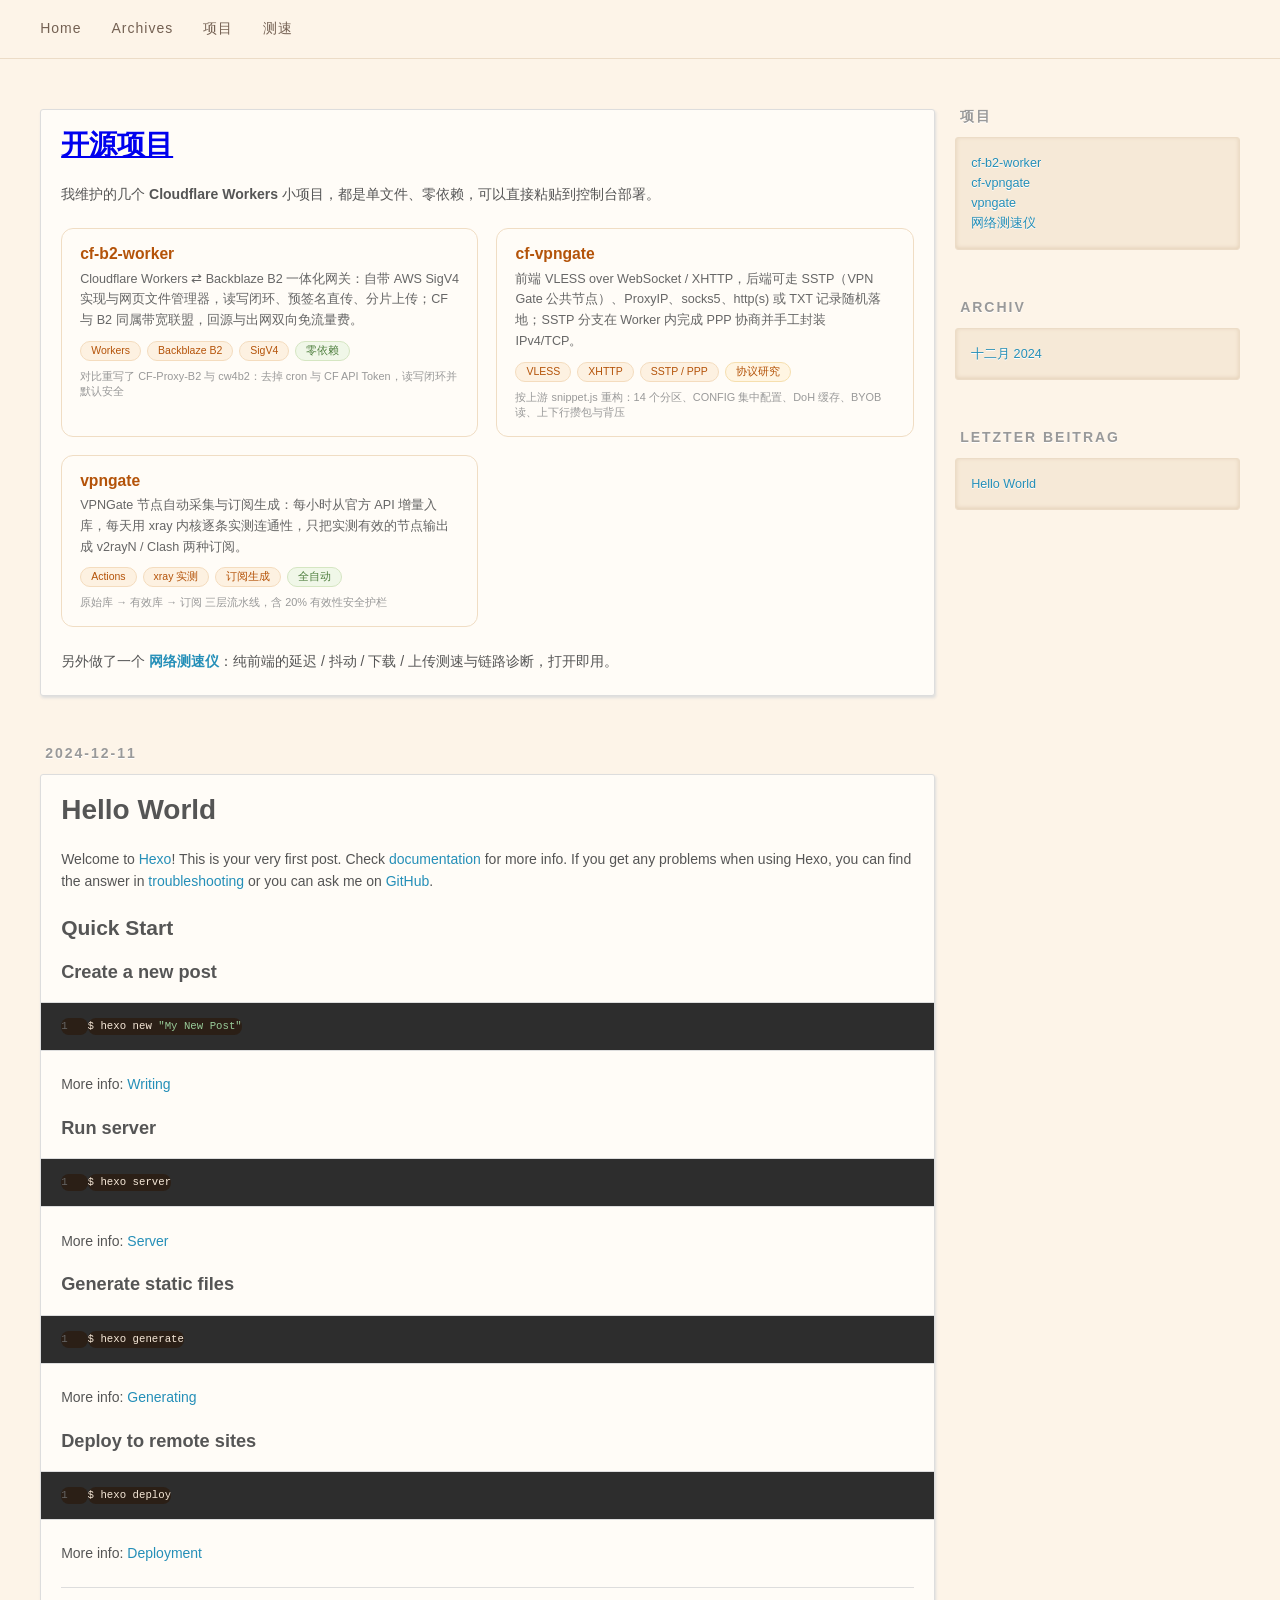
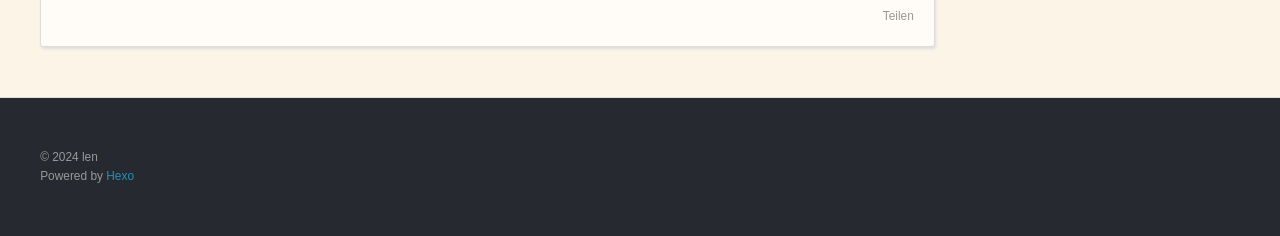
==== commit fe931521: "style: 精简主题头部，去掉横幅背景与 blog logo，全站底色改暖色 - #header 改为自适应高度、无背景；移除 :before/:after 遮罩渐变；#banner 隐藏 - #h" ====
--- a/index.html
+++ b/index.html
@@ -39,14 +39,7 @@
   <div id="container">
     <div id="wrap">
       <header id="header">
-  <div id="banner"></div>
   <div id="header-outer" class="outer">
-    <div id="header-title" class="inner">
-      <h1 id="logo-wrap">
-        <a href="/" id="logo">blog</a>
-      </h1>
-      
-    </div>
     <div id="header-inner" class="inner">
       <nav id="main-nav">
         <a id="main-nav-toggle" class="nav-icon"><span class="fa fa-bars"></span></a>
--- a/css/style.css
+++ b/css/style.css
@@ -79,7 +79,7 @@
 body {
   line-height: 1;
   color: #000;
-  background: #fff;
+  background: #fdf4e8;
 }
 ol,
 ul {
@@ -116,7 +116,7 @@
   height: 100%;
 }
 body {
-  background: #eee;
+  background: #fdf4e8;
   font: 14px -apple-system, BlinkMacSystemFont, "Segoe UI", "Roboto", "Oxygen", "Ubuntu", "Cantarell", "Fira Sans", "Droid Sans", "Helvetica Neue", sans-serif;
   -webkit-text-size-adjust: 100%;
 }
@@ -167,7 +167,7 @@
   -ms-transition: 0.2s ease-out;
   transition: 0.2s ease-out;
   z-index: 1;
-  background: #eee;
+  background: #fdf4e8;
 }
 .mobile-nav-on #wrap {
   left: 280px;
@@ -196,7 +196,7 @@
 }
 .article-inner,
 .archive-article-inner {
-  background: #fff;
+  background: #fffcf7;
   -webkit-box-shadow: 1px 2px 3px #ddd;
   box-shadow: 1px 2px 3px #ddd;
   border: 1px solid #ddd;
@@ -301,56 +301,31 @@
   font-weight: bold;
 }
 #header {
-  height: 300px;
+  height: auto;
   position: relative;
-  border-bottom: 1px solid #ddd;
-}
+  background: none;
+  border-bottom: 1px solid #ecdcc7;
+}
+/* 顶部横幅背景与上下遮罩渐变已移除 */
 #header:before,
 #header:after {
-  content: "";
-  position: absolute;
-  left: 0;
-  right: 0;
-  height: 40px;
-}
-#header:before {
-  top: 0;
-  background: -webkit-linear-gradient(rgba(0,0,0,0.2), transparent);
-  background: -moz-linear-gradient(rgba(0,0,0,0.2), transparent);
-  background: -ms-linear-gradient(rgba(0,0,0,0.2), transparent);
-  background: linear-gradient(rgba(0,0,0,0.2), transparent);
-}
-#header:after {
-  bottom: 0;
-  background: -webkit-linear-gradient(transparent, rgba(0,0,0,0.2));
-  background: -moz-linear-gradient(transparent, rgba(0,0,0,0.2));
-  background: -ms-linear-gradient(transparent, rgba(0,0,0,0.2));
-  background: linear-gradient(transparent, rgba(0,0,0,0.2));
+  display: none;
 }
 #header-outer {
-  height: 100%;
+  height: auto;
   position: relative;
 }
 #header-inner {
   position: relative;
   overflow: hidden;
 }
+/* 横幅背景层已移除 */
 #banner {
-  position: absolute;
-  top: 0;
-  left: 0;
-  width: 100%;
-  height: 100%;
-  background: linear-gradient(135deg, #6b3618 0%, #b0552a 100%);
-  z-index: -1;
-}
+  display: none;
+}
+/* 站点标题（blog logo）已隐藏，仅保留导航 */
 #header-title {
-  text-align: center;
-  height: 40px;
-  position: absolute;
-  top: 50%;
-  left: 0;
-  margin-top: -20px;
+  display: none;
 }
 #logo,
 #subtitle {
@@ -379,10 +354,10 @@
 .nav-icon,
 .main-nav-link {
   float: left;
-  color: #fff;
-  opacity: 0.6;
+  color: #40291a;
+  opacity: 0.72;
   text-decoration: none;
-  text-shadow: 0 1px rgba(0,0,0,0.2);
+  text-shadow: none;
   -webkit-transition: opacity 0.2s;
   -moz-transition: opacity 0.2s;
   -ms-transition: opacity 0.2s;
@@ -393,6 +368,7 @@
 .nav-icon:hover,
 .main-nav-link:hover {
   opacity: 1;
+  color: #b45309;
 }
 .nav-icon {
   text-align: center;
@@ -658,8 +634,8 @@
   line-height: 1em;
   padding: 6px 15px;
   border-radius: 15px;
-  background: #eee;
-  color: #999;
+  background: #f6e9d7;
+  color: #8a7461;
   text-shadow: 0 1px #fff;
   text-decoration: none;
 }
@@ -821,7 +797,7 @@
   line-height: 36px;
 }
 .article-share-links {
-  background: #eee;
+  background: #f6e9d7;
 }
 .article-share-links:before,
 .article-share-links:after {
@@ -904,8 +880,8 @@
   margin: 0 auto;
 }
 #comments {
-  background: #fff;
-  -webkit-box-shadow: 1px 2px 3px #ddd;
+  background: #fffcf7;
+  -webkit-box-shadow: 1px 2px 3px #ecdcc7;
   box-shadow: 1px 2px 3px #ddd;
   padding: 20px;
   border: 1px solid #ddd;
@@ -984,8 +960,8 @@
 }
 #page-nav {
   margin: 50px auto;
-  background: #fff;
-  -webkit-box-shadow: 1px 2px 3px #ddd;
+  background: #fffcf7;
+  -webkit-box-shadow: 1px 2px 3px #ecdcc7;
   box-shadow: 1px 2px 3px #ddd;
   border: 1px solid #ddd;
   border-radius: 3px;
@@ -1075,7 +1051,7 @@
   font-family: "Source Code Pro", Consolas, Monaco, Menlo, Consolas, monospace;
 }
 .article-entry code {
-  background: #eee;
+  background: #f6e9d7;
   text-shadow: 0 1px #fff;
   padding: 0 0.3em;
 }
@@ -1242,20 +1218,20 @@
     left: 0;
     width: 280px;
     height: 100%;
-    background: #191919;
-    border-right: 1px solid #fff;
+    background: #2b1f16;
+    border-right: 1px solid #4a3a2c;
   }
 }
 @media screen and (max-width: 479px) {
   .mobile-nav-link {
     display: block;
-    color: #999;
+    color: #d8c3aa;
     text-decoration: none;
     padding: 15px 20px;
     font-weight: bold;
   }
   .mobile-nav-link:hover {
-    color: #fff;
+    color: #f0a35e;
   }
 }
 @media screen and (min-width: 768px) {
@@ -1270,12 +1246,12 @@
   margin: 50px 0;
 }
 .widget {
-  color: #777;
+  color: #7a6350;
   text-shadow: 0 1px #fff;
-  background: #ddd;
-  -webkit-box-shadow: 0 -1px 4px #ccc inset;
-  box-shadow: 0 -1px 4px #ccc inset;
-  border: 1px solid #ccc;
+  background: #f6e9d7;
+  -webkit-box-shadow: 0 -1px 4px #e3cfb6 inset;
+  box-shadow: 0 -1px 4px #e3cfb6 inset;
+  border: 1px solid #ecdcc7;
   padding: 15px;
   border-radius: 3px;
 }
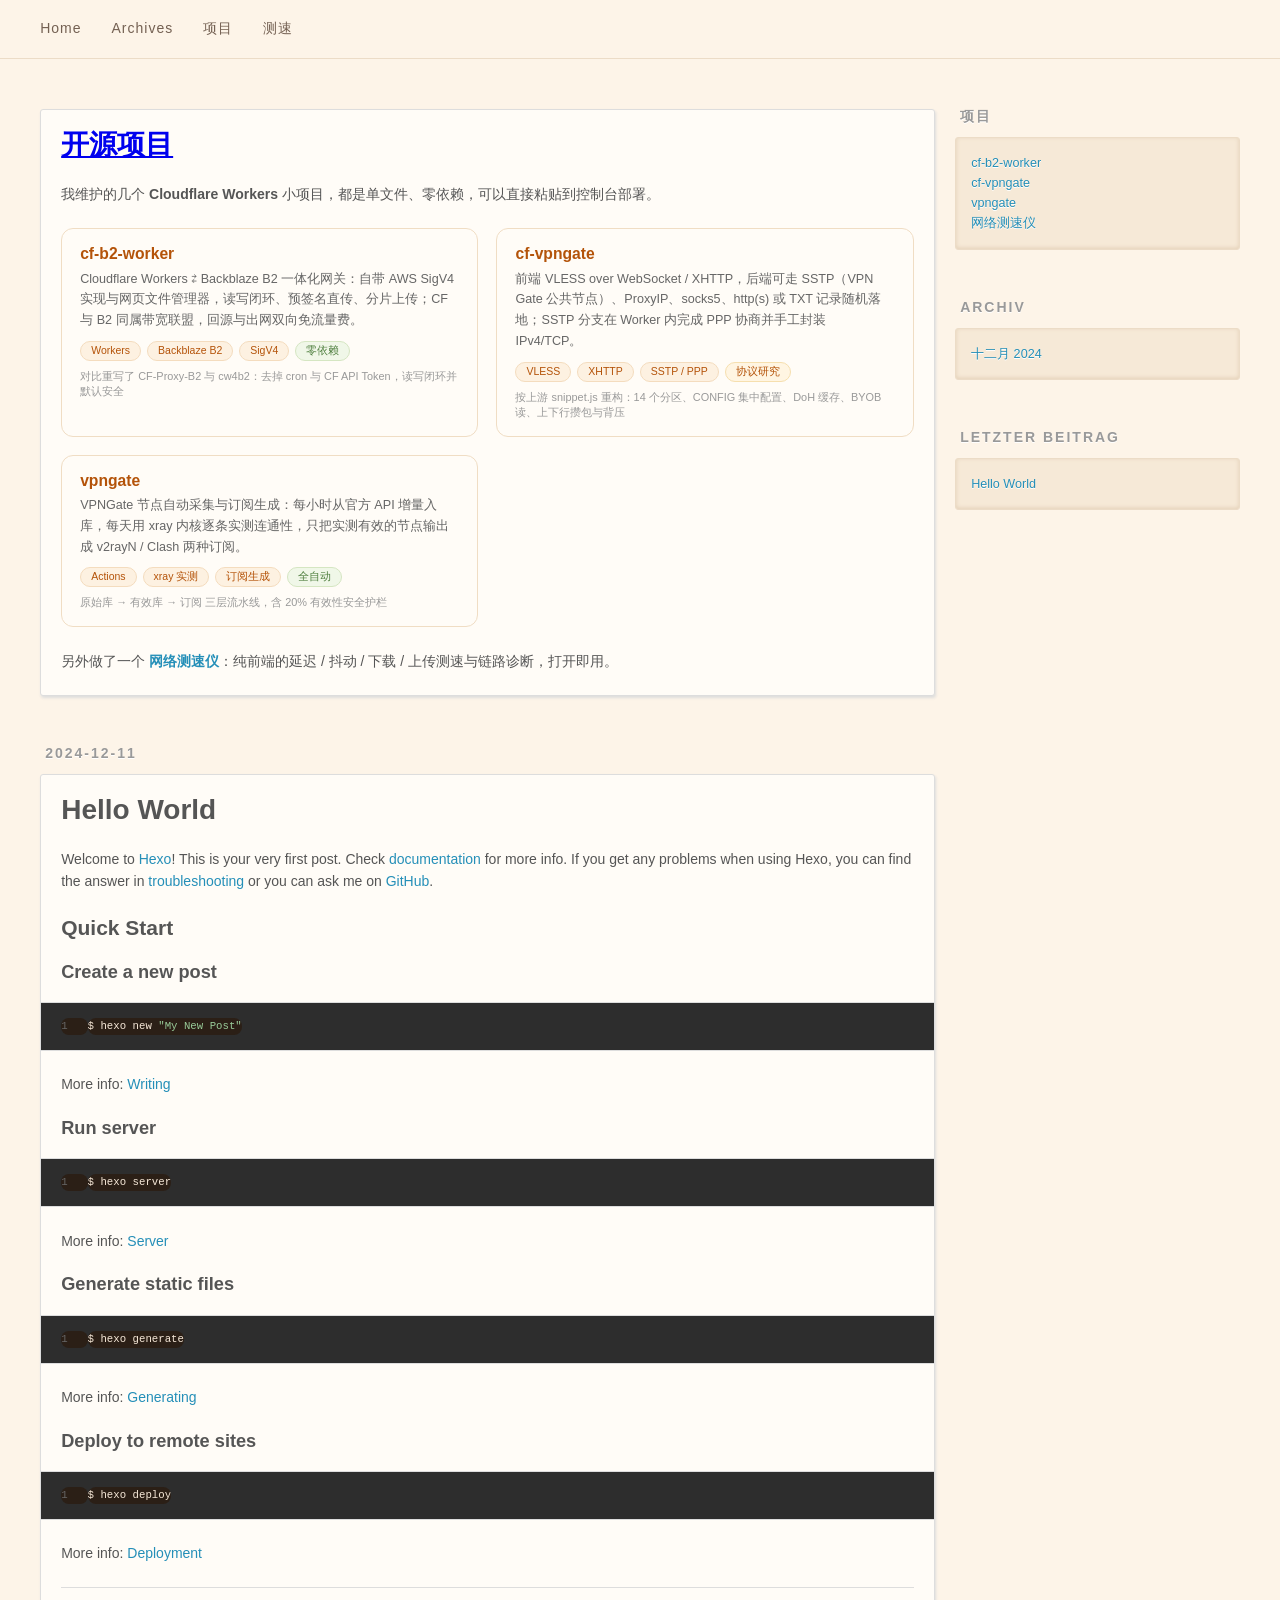
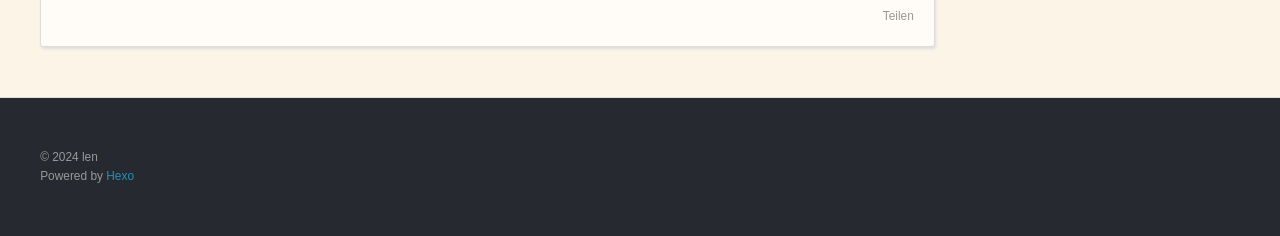
==== commit 5a57c9e1: "feat: SEO 优化，新增 robots.txt / sitemap.xml / atom.xml / favicon.svg - 新增 robots.txt（允许全站抓取 + Sitemap 声" ====
--- a/index.html
+++ b/index.html
@@ -1,23 +1,29 @@
 <!DOCTYPE html>
-<html>
+<html lang="zh-CN">
 <head>
   <meta charset="utf-8">
-  
-  
-  <title>blog</title>
+  <meta property="og:description" content="收录 cf-b2-worker、cf-vpngate、vpngate 等 Cloudflare Workers 开源项目的介绍、部署与踩坑笔记，并提供纯前端的在线网络测速仪。">
+  <link rel="canonical" href="https://sdise.github.io/">
+  <meta name="robots" content="index,follow">
+  <meta name="author" content="len">
+  <meta name="keywords" content="Cloudflare Workers, Backblaze B2, VLESS, VPNGate, 网络测速, 开源项目, sdise">
+  <meta name="description" content="收录 cf-b2-worker、cf-vpngate、vpngate 等 Cloudflare Workers 开源项目的介绍、部署与踩坑笔记，并提供纯前端的在线网络测速仪。">
+  
+  
+  <title>sdise 的博客 · Cloudflare Workers 开源项目与网络工具</title>
   <meta name="viewport" content="width=device-width, initial-scale=1, shrink-to-fit=no">
   <meta property="og:type" content="website">
-<meta property="og:title" content="blog">
-<meta property="og:url" content="https://sdise.github.io/index.html">
-<meta property="og:site_name" content="blog">
+<meta property="og:title" content="sdise 的博客 · Cloudflare Workers 开源项目与网络工具">
+<meta property="og:url" content="https://sdise.github.io/">
+<meta property="og:site_name" content="sdise 的博客">
 <meta property="og:locale" content="zh_CN">
 <meta property="article:author" content="len">
 <meta name="twitter:card" content="summary">
   
-    <link rel="alternate" href="/atom.xml" title="blog" type="application/atom+xml">
-  
-  
-    <link rel="shortcut icon" href="/favicon.png">
+    <link rel="alternate" href="/atom.xml" title="sdise 的博客" type="application/atom+xml">
+  
+  
+    <link rel="shortcut icon" href="/favicon.svg">
   
   
   
@@ -33,7 +39,39 @@
 
   
   
-<meta name="generator" content="Hexo 7.3.0"></head>
+<meta name="generator" content="Hexo 7.3.0"><script type="application/ld+json">
+{
+  "@context": "https://schema.org",
+  "@graph": [
+    {
+      "@type": "WebSite",
+      "@id": "https://sdise.github.io/#website",
+      "url": "https://sdise.github.io/",
+      "name": "sdise 的博客",
+      "inLanguage": "zh-CN",
+      "publisher": {
+        "@id": "https://sdise.github.io/#person"
+      }
+    },
+    {
+      "@type": "Person",
+      "@id": "https://sdise.github.io/#person",
+      "name": "len"
+    },
+    {
+      "@type": "WebPage",
+      "@id": "https://sdise.github.io/#webpage",
+      "url": "https://sdise.github.io/",
+      "name": "sdise 的博客 · Cloudflare Workers 开源项目与网络工具",
+      "isPartOf": {
+        "@id": "https://sdise.github.io/#website"
+      },
+      "inLanguage": "zh-CN"
+    }
+  ]
+}
+</script>
+</head>
 
 <body>
   <div id="container">
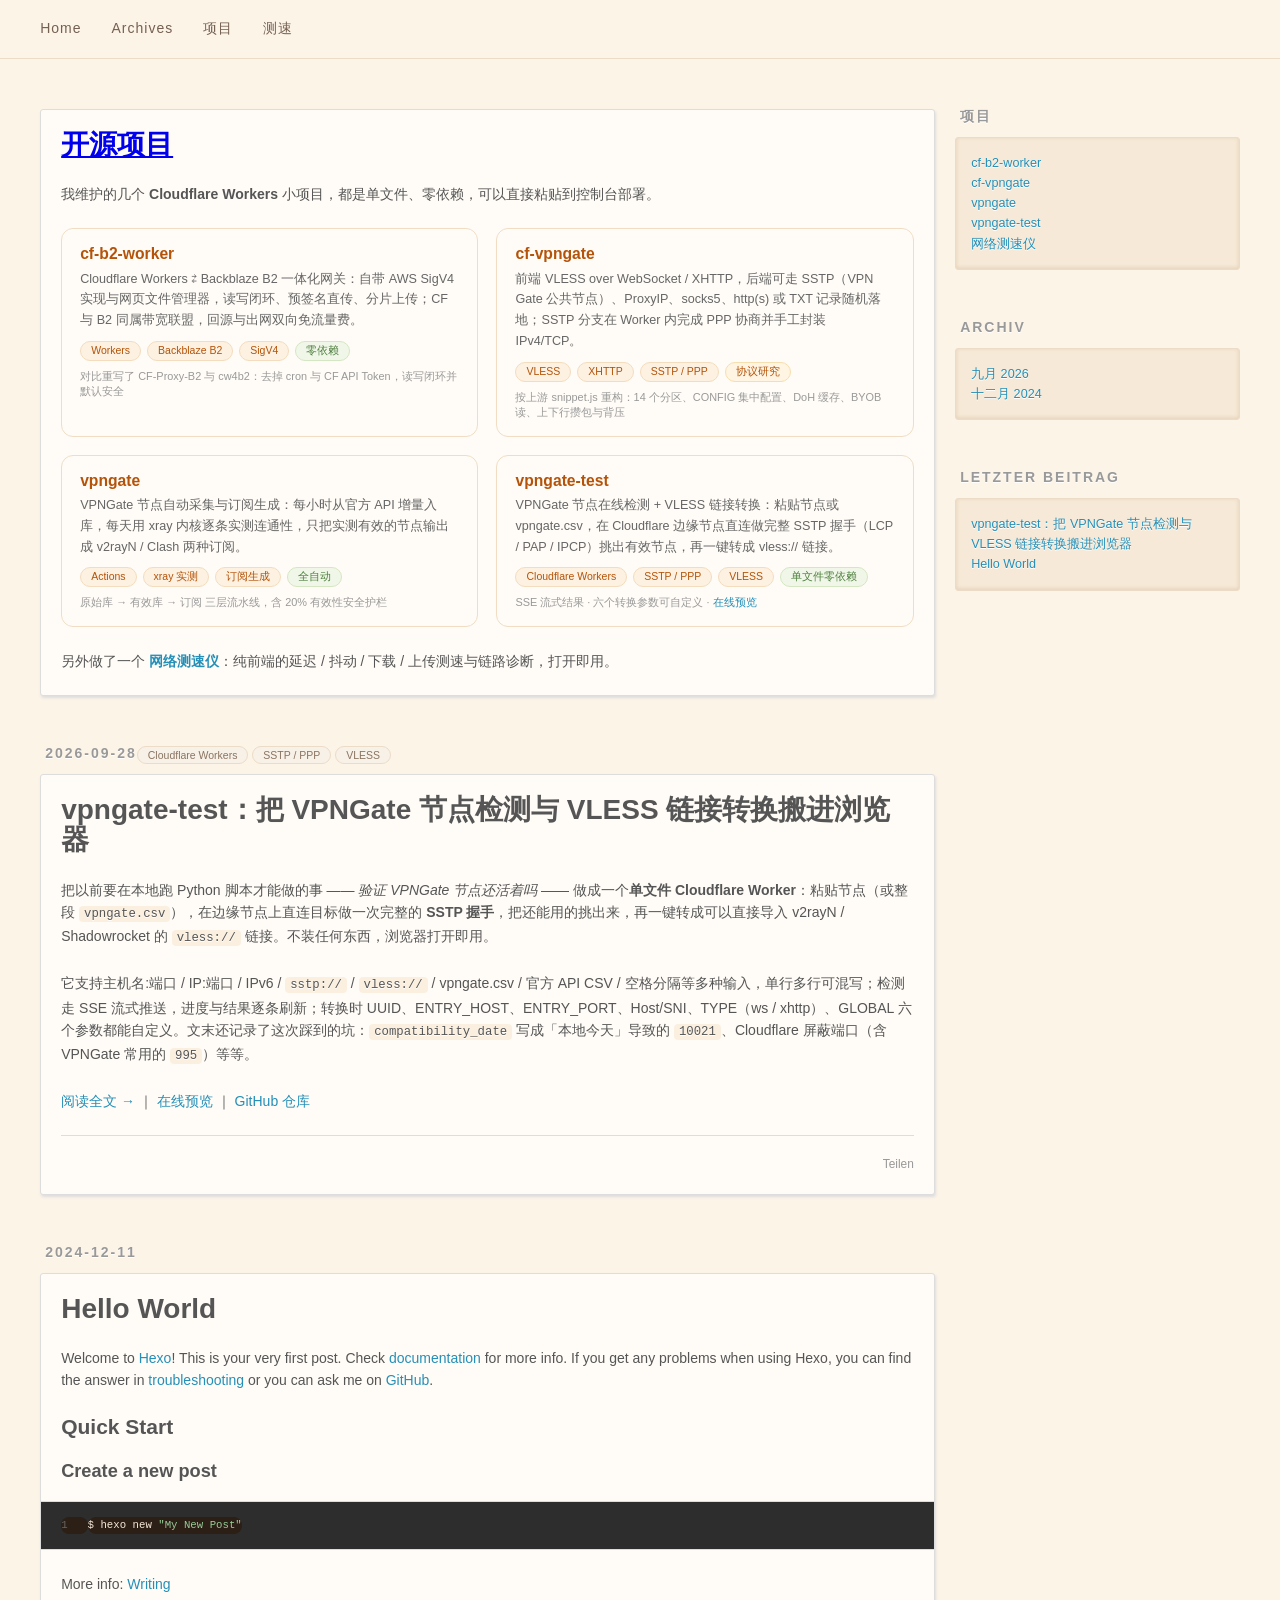
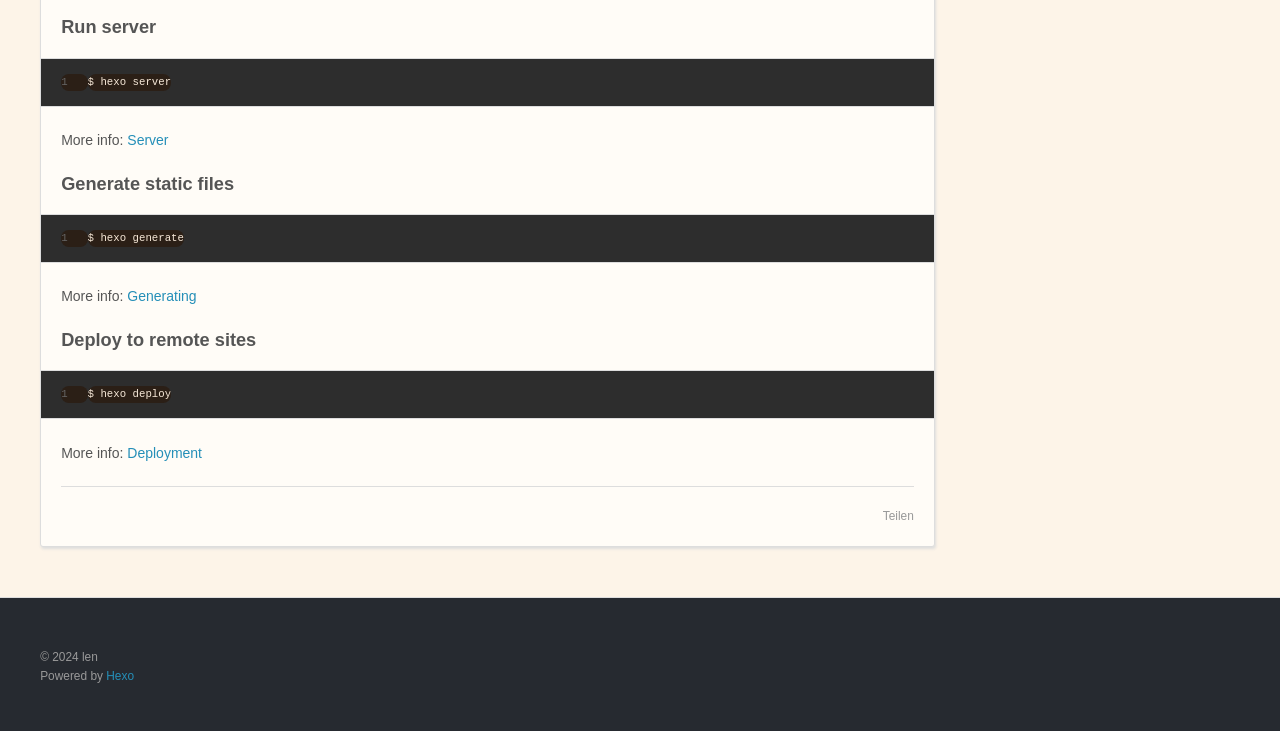
==== commit 27d08071: "post: 新增 vpngate-test 项目页与总结文章（含在线预览地址），同步首页/归档/sitemap/atom" ====
--- a/index.html
+++ b/index.html
@@ -71,6 +71,13 @@
   ]
 }
 </script>
+  <!-- ===== 搜索引擎站点验证（占位，需替换 content） ===== -->
+  <!-- Google Search Console: https://search.google.com/search-console 添加资源 sdise.github.io 后，
+       复制“HTML 标记”里的 content 值替换下方占位 -->
+  <meta name="google-site-verification" content="REPLACE_WITH_GOOGLE_VERIFICATION_CODE">
+  <!-- Bing Webmaster Tools: https://www.bing.com/webmasters 添加站点后，
+       复制“元标记”里的 content 值替换下方占位 -->
+  <meta name="msvalidate.01" content="REPLACE_WITH_BING_VERIFICATION_CODE">
 </head>
 
 <body>
@@ -152,6 +159,18 @@
           </div>
           <div class="proj-meta">原始库 → 有效库 → 订阅 三层流水线，含 20% 有效性安全护栏</div>
         </div>
+
+        <div class="proj-card">
+          <h3><a href="/projects/vpngate-test/">vpngate-test</a></h3>
+          <p>VPNGate 节点在线检测 + VLESS 链接转换：粘贴节点或 vpngate.csv，在 Cloudflare 边缘节点直连做完整 SSTP 握手（LCP / PAP / IPCP）挑出有效节点，再一键转成 vless:// 链接。</p>
+          <div class="tag-row">
+            <span class="tag">Cloudflare Workers</span>
+            <span class="tag">SSTP / PPP</span>
+            <span class="tag">VLESS</span>
+            <span class="tag green">单文件零依赖</span>
+          </div>
+          <div class="proj-meta">SSE 流式结果 · 六个转换参数可自定义 · <a href="https://vpngate-test.edgeoneai.cc.cd/" target="_blank" rel="noopener">在线预览</a></div>
+        </div>
       </div>
 
       <p>另外做了一个 <a href="/speed.html"><strong>网络测速仪</strong></a>：纯前端的延迟 / 抖动 / 下载 / 上传测速与链路诊断，打开即用。</p>
@@ -160,6 +179,43 @@
 </article>
 
   
+    <article id="post-vpngate-test" class="h-entry article article-type-post" itemprop="blogPost" itemscope itemtype="https://schema.org/BlogPosting">
+  <div class="article-meta">
+    <a href="/2026/09/28/vpngate-test/" class="article-date">
+  <time class="dt-published" datetime="2026-09-28T02:30:00.000Z" itemprop="datePublished">2026-09-28</time>
+</a>
+    <span class="tag gray">Cloudflare Workers</span>
+    <span class="tag gray">SSTP / PPP</span>
+    <span class="tag gray">VLESS</span>
+  </div>
+  <div class="article-inner">
+
+
+      <header class="article-header">
+
+    <h1 itemprop="name">
+      <a class="p-name article-title" href="/2026/09/28/vpngate-test/">vpngate-test：把 VPNGate 节点检测与 VLESS 链接转换搬进浏览器</a>
+    </h1>
+
+      </header>
+
+    <div class="e-content article-entry" itemprop="articleBody">
+
+        <p>把以前要在本地跑 Python 脚本才能做的事 —— <em>验证 VPNGate 节点还活着吗</em> —— 做成一个<strong>单文件 Cloudflare Worker</strong>：粘贴节点（或整段 <code>vpngate.csv</code>），在边缘节点上直连目标做一次完整的 <strong>SSTP 握手</strong>，把还能用的挑出来，再一键转成可以直接导入 v2rayN / Shadowrocket 的 <code>vless://</code> 链接。不装任何东西，浏览器打开即用。</p>
+
+        <p>它支持主机名:端口 / IP:端口 / IPv6 / <code>sstp://</code> / <code>vless://</code> / vpngate.csv / 官方 API CSV / 空格分隔等多种输入，单行多行可混写；检测走 SSE 流式推送，进度与结果逐条刷新；转换时 UUID、ENTRY_HOST、ENTRY_PORT、Host/SNI、TYPE（ws / xhttp）、GLOBAL 六个参数都能自定义。文末还记录了这次踩到的坑：<code>compatibility_date</code> 写成「本地今天」导致的 <code>10021</code>、Cloudflare 屏蔽端口（含 VPNGate 常用的 <code>995</code>）等等。</p>
+
+        <p><a href="/2026/09/28/vpngate-test/">阅读全文 →</a> ｜ <a href="https://vpngate-test.edgeoneai.cc.cd/" target="_blank" rel="noopener">在线预览</a> ｜ <a href="https://github.com/sdise/vpngate-test" target="_blank" rel="noopener">GitHub 仓库</a></p>
+
+    </div>
+    <footer class="article-footer">
+      <a data-url="https://sdise.github.io/2026/09/28/vpngate-test/" data-id="vpngate-test-2026" data-title="vpngate-test：把 VPNGate 节点检测与 VLESS 链接转换搬进浏览器" class="article-share-link"><span class="fa fa-share">Teilen</span></a>
+
+    </footer>
+  </div>
+
+</article>
+
     <article id="post-hello-world" class="h-entry article article-type-post" itemprop="blogPost" itemscope itemtype="https://schema.org/BlogPosting">
   <div class="article-meta">
     <a href="/2024/12/11/hello-world/" class="article-date">
@@ -233,6 +289,7 @@
         <li><a href="/projects/cf-b2-worker/">cf-b2-worker</a></li>
         <li><a href="/projects/cf-vpngate/">cf-vpngate</a></li>
         <li><a href="/projects/vpngate/">vpngate</a></li>
+        <li><a href="/projects/vpngate-test/">vpngate-test</a></li>
         <li><a href="/speed.html">网络测速仪</a></li>
       </ul>
     </div>
@@ -243,7 +300,10 @@
   <div class="widget-wrap">
     <h3 class="widget-title">Archiv</h3>
     <div class="widget">
-      <ul class="archive-list"><li class="archive-list-item"><a class="archive-list-link" href="/archives/2024/12/">十二月 2024</a></li></ul>
+      <ul class="archive-list">
+        <li class="archive-list-item"><a class="archive-list-link" href="/archives/2026/09/">九月 2026</a></li>
+        <li class="archive-list-item"><a class="archive-list-link" href="/archives/2024/12/">十二月 2024</a></li>
+      </ul>
     </div>
   </div>
 
@@ -256,6 +316,10 @@
       <ul>
         
           <li>
+            <a href="/2026/09/28/vpngate-test/">vpngate-test：把 VPNGate 节点检测与 VLESS 链接转换搬进浏览器</a>
+          </li>
+        
+          <li>
             <a href="/2024/12/11/hello-world/">Hello World</a>
           </li>
         
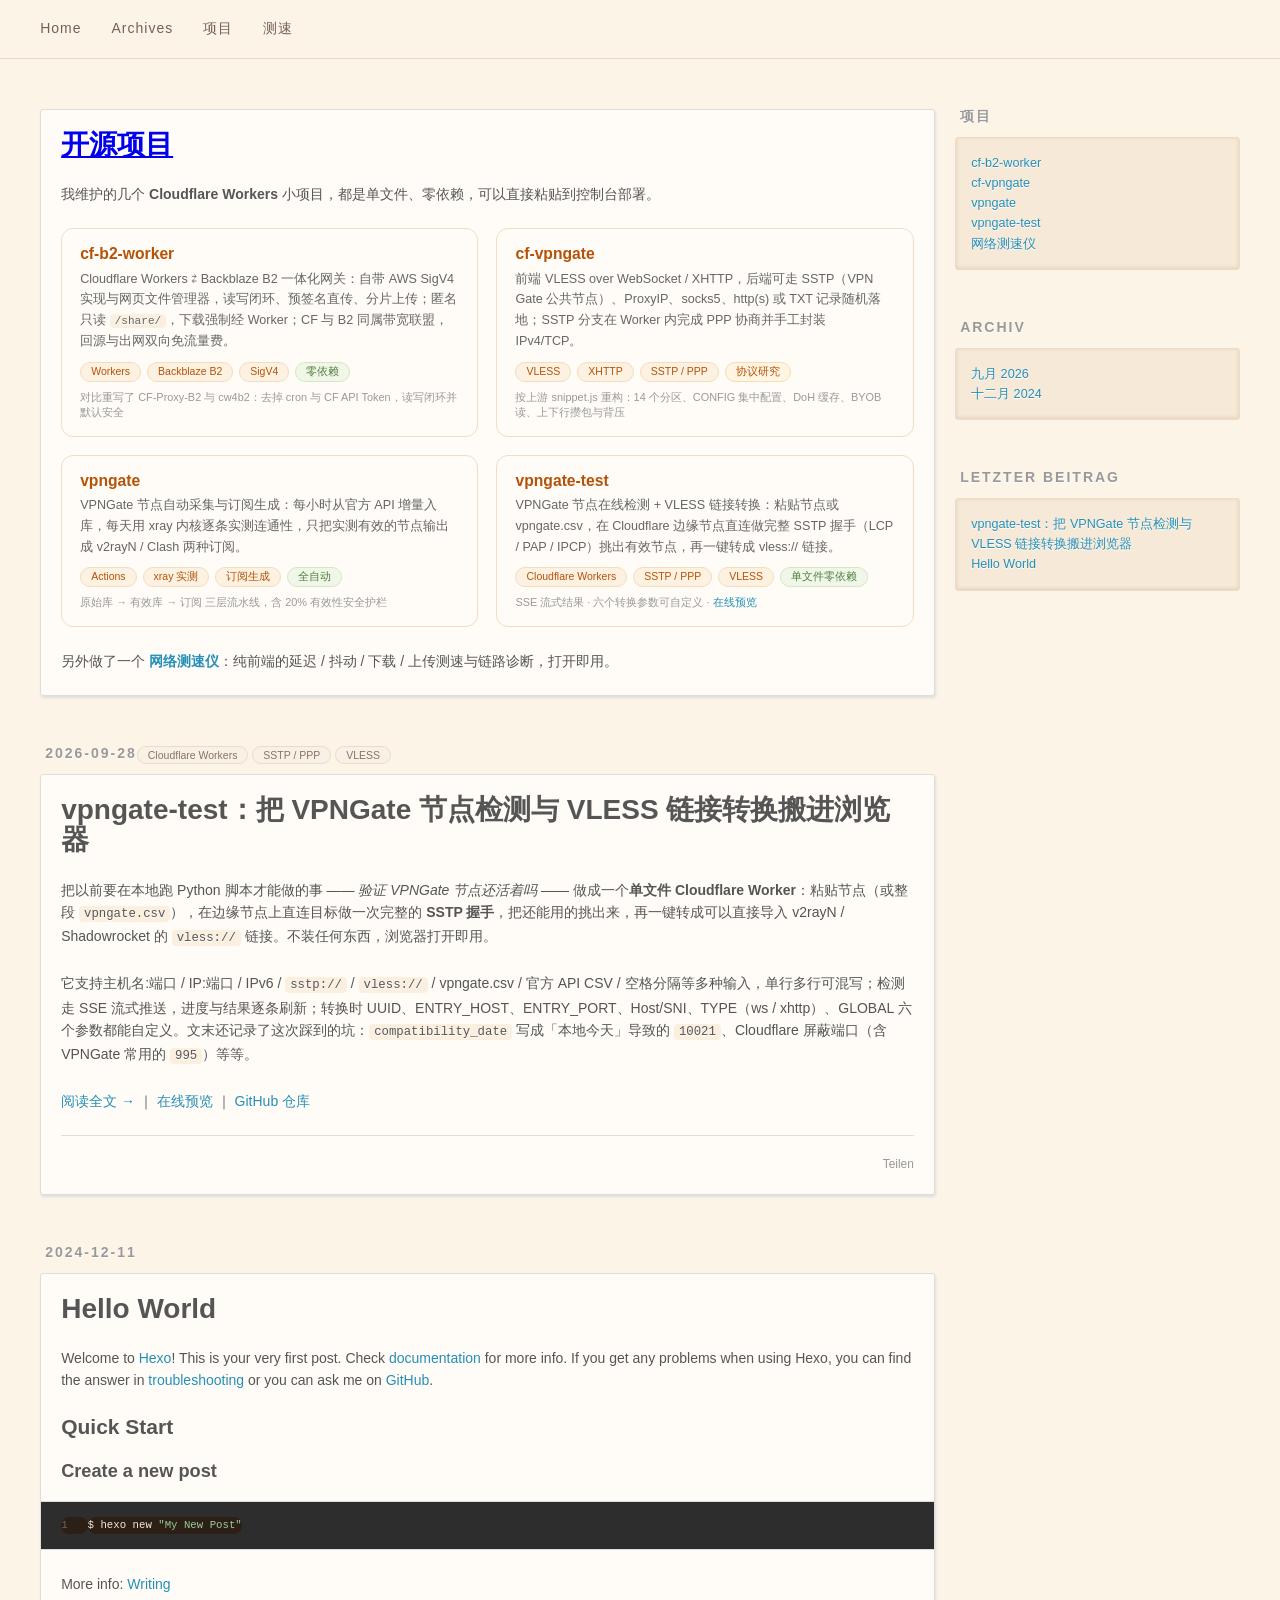
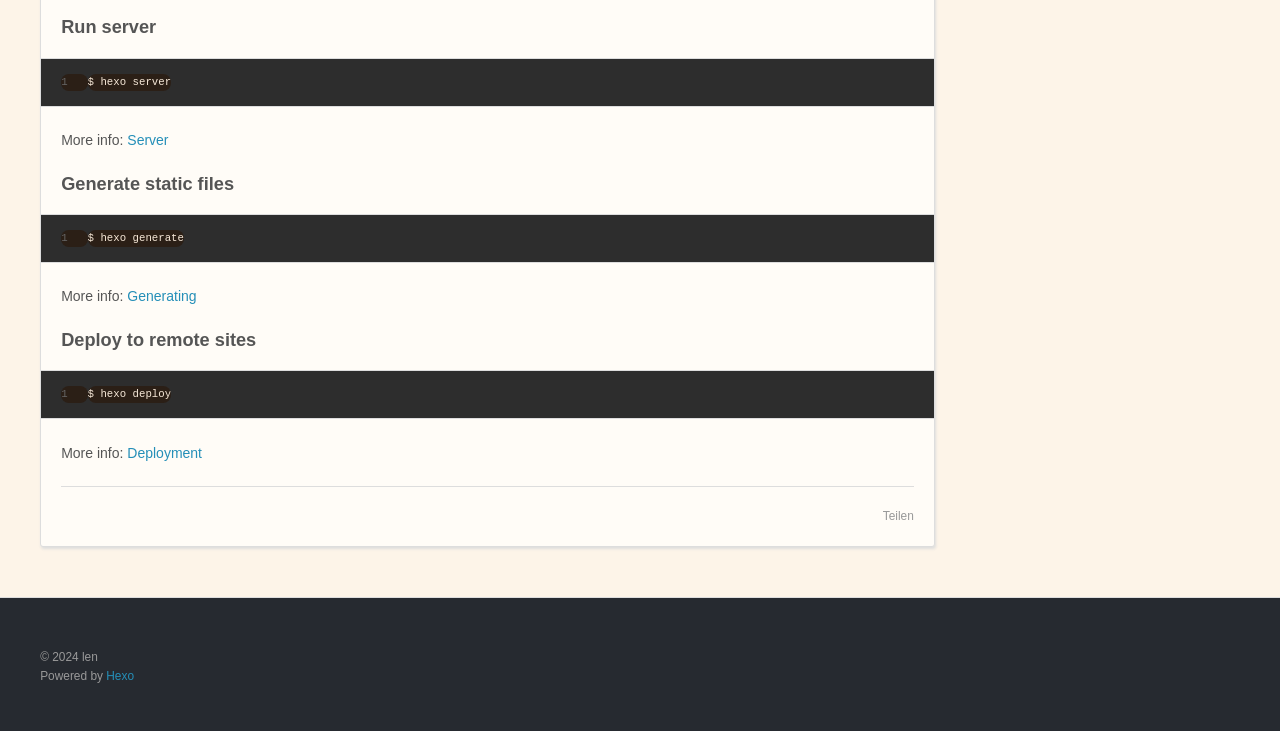
==== commit 371097e7: "docs(cf-b2-worker): 更新项目页为最新实现（权限模型/上传下载流程/CORS 实操/踩坑），修正仓库地址为 sdise/cf-b2" ====
--- a/index.html
+++ b/index.html
@@ -126,7 +126,7 @@
       <div class="proj-grid">
         <div class="proj-card">
           <h3><a href="/projects/cf-b2-worker/">cf-b2-worker</a></h3>
-          <p>Cloudflare Workers ⇄ Backblaze B2 一体化网关：自带 AWS SigV4 实现与网页文件管理器，读写闭环、预签名直传、分片上传；CF 与 B2 同属带宽联盟，回源与出网双向免流量费。</p>
+          <p>Cloudflare Workers ⇄ Backblaze B2 一体化网关：自带 AWS SigV4 实现与网页文件管理器，读写闭环、预签名直传、分片上传；匿名只读 <code>/share/</code>，下载强制经 Worker；CF 与 B2 同属带宽联盟，回源与出网双向免流量费。</p>
           <div class="tag-row">
             <span class="tag">Workers</span>
             <span class="tag">Backblaze B2</span>
